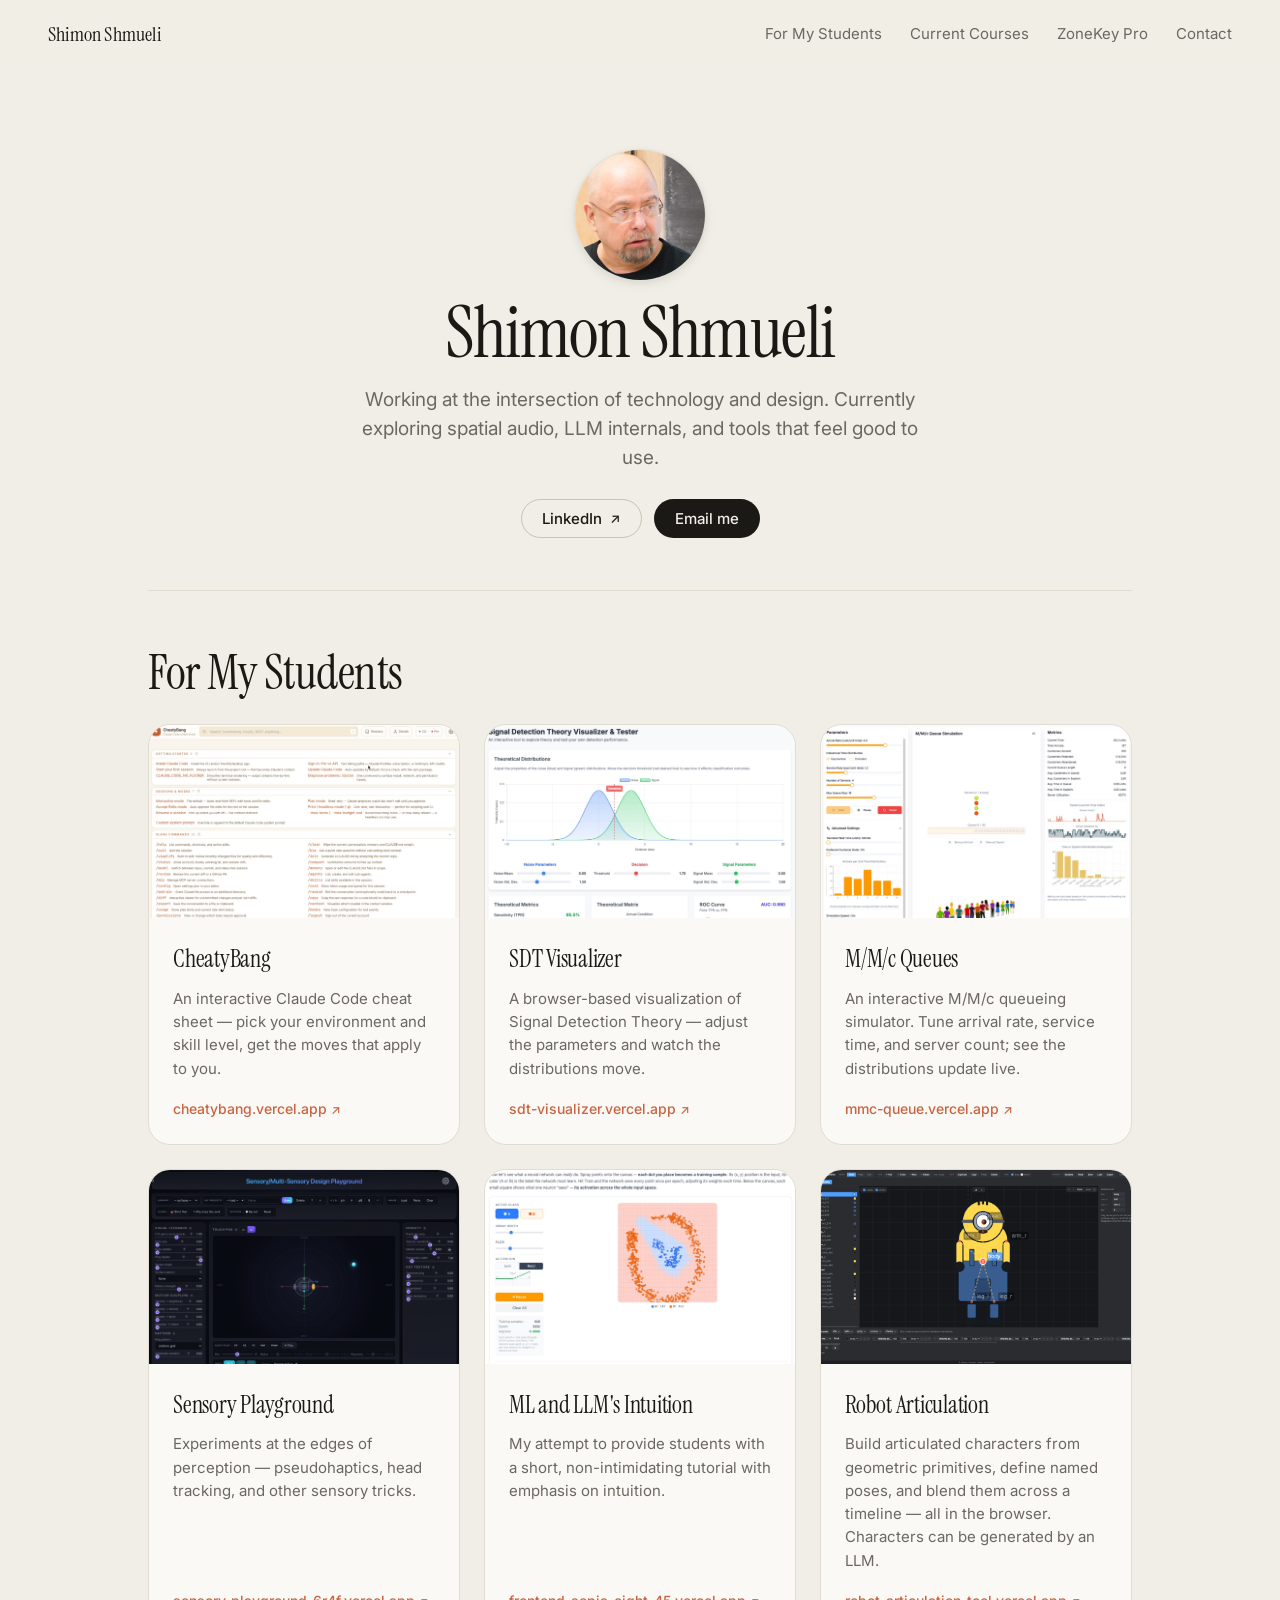
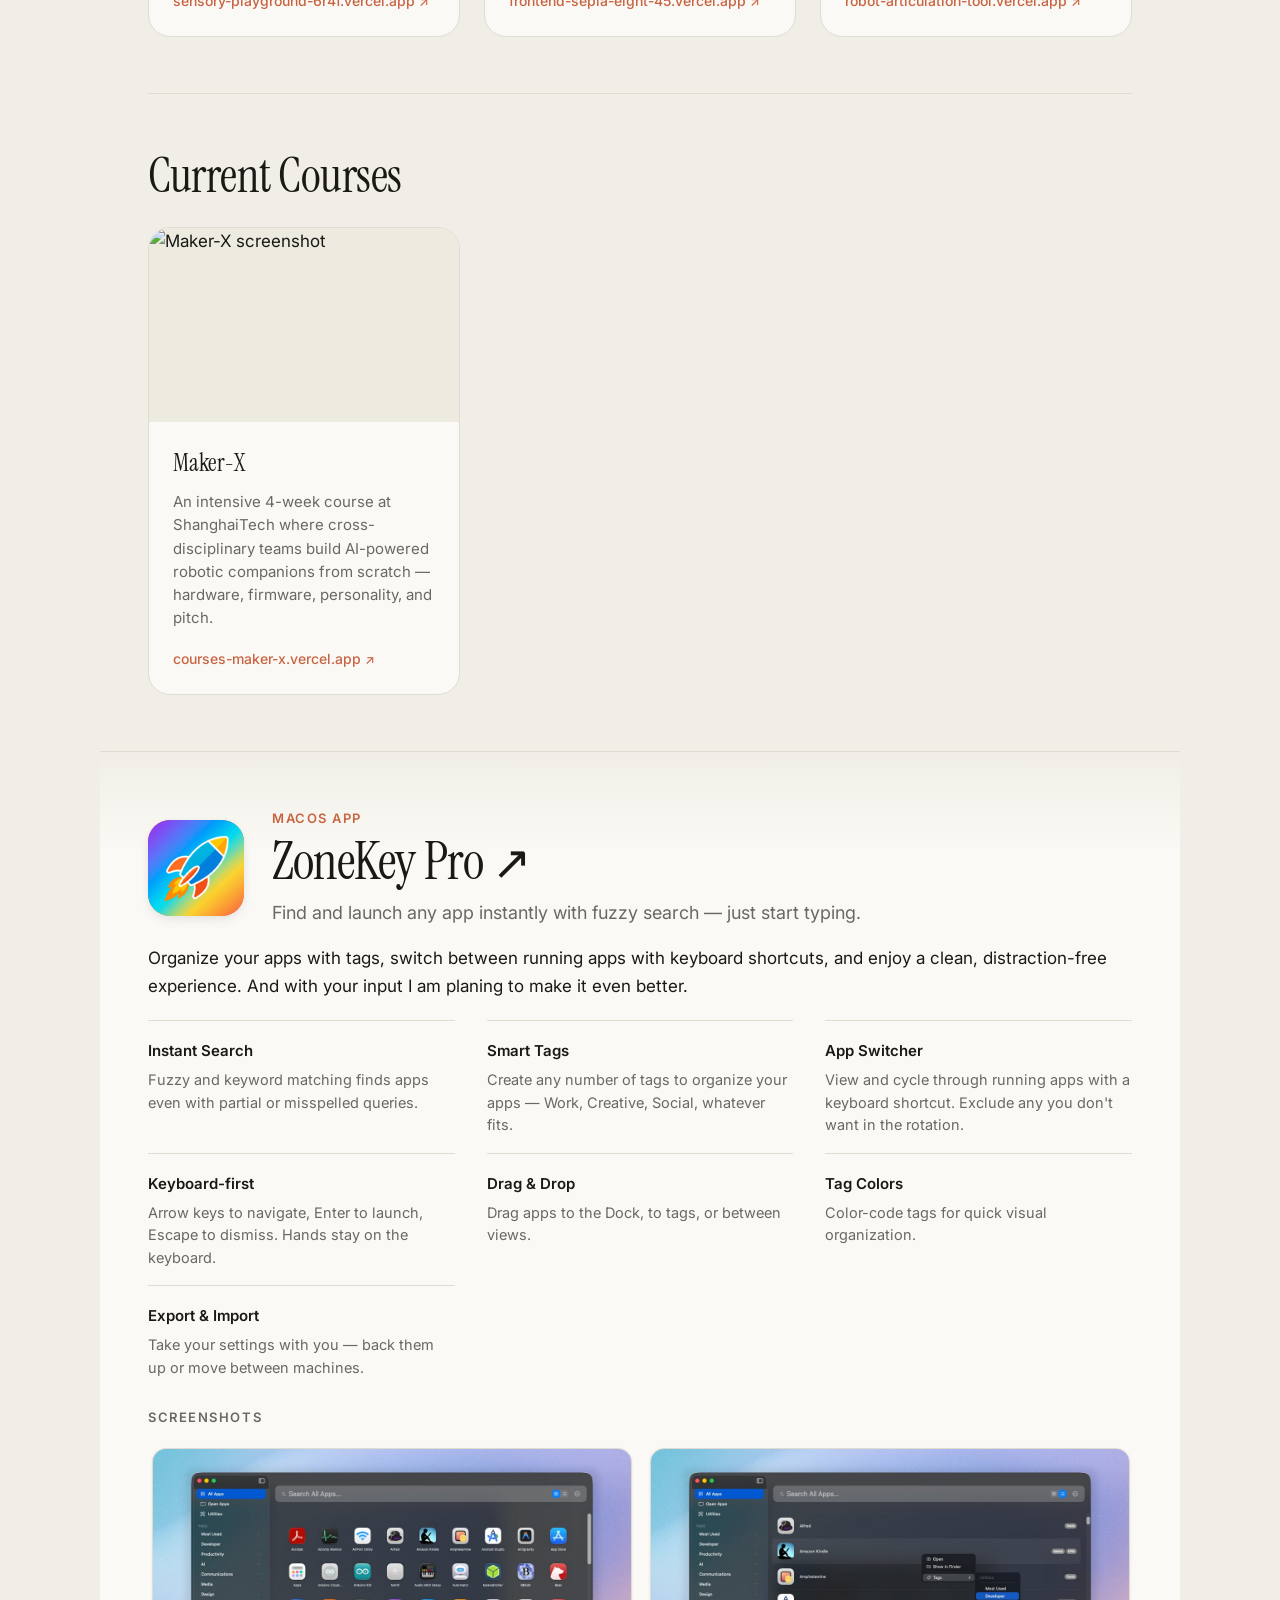
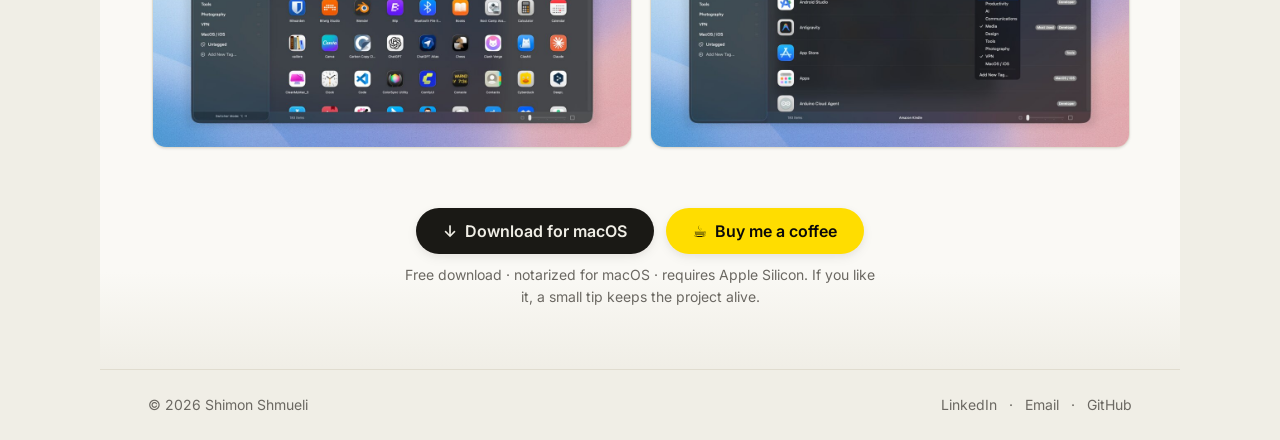
==== index.html @ 3c0f74f0 "Add Current Courses section with Maker-X card" ====
<!-- © Shimon Shmueli -->
<!DOCTYPE html>
<html lang="en">
<head>
  <meta charset="UTF-8" />
  <meta name="viewport" content="width=device-width, initial-scale=1.0" />
  <title>Shimon Shmueli</title>
  <meta name="description" content="Working at the intersection of technology and design. Spatial audio, LLM internals, and tools that feel good to use." />
  <meta name="theme-color" content="#F0EEE6" />
  <link rel="icon" type="image/png" sizes="32x32" href="assets/favicon-32.png" />
  <link rel="icon" type="image/png" sizes="16x16" href="assets/favicon-16.png" />
  <link rel="apple-touch-icon" href="assets/apple-touch-icon.png" />
  <meta property="og:title" content="Shimon Shmueli" />
  <meta property="og:description" content="Working at the intersection of technology and design. Spatial audio, LLM internals, and tools that feel good to use." />
  <meta property="og:type" content="website" />
  <meta property="og:url" content="https://shimonshmueli.github.io/" />
  <meta property="og:image" content="https://shimonshmueli.github.io/assets/og-image.jpg" />
  <meta property="og:image:width" content="1200" />
  <meta property="og:image:height" content="630" />
  <meta name="twitter:card" content="summary_large_image" />
  <meta name="twitter:title" content="Shimon Shmueli" />
  <meta name="twitter:description" content="Working at the intersection of technology and design." />
  <meta name="twitter:image" content="https://shimonshmueli.github.io/assets/og-image.jpg" />
  <link rel="preconnect" href="https://fonts.googleapis.com">
  <link rel="preconnect" href="https://fonts.gstatic.com" crossorigin>
  <link href="https://fonts.googleapis.com/css2?family=Inter:wght@400;500;600;700&family=Instrument+Serif:ital@0;1&display=swap" rel="stylesheet">
  <link rel="stylesheet" href="styles.css">
</head>
<body>
  <header class="site-header">
    <a href="#" class="brand">Shimon Shmueli</a>
    <nav class="site-nav">
      <a href="#projects">For My Students</a>
      <a href="#courses">Current Courses</a>
      <a href="#zonekey">ZoneKey&nbsp;Pro</a>
      <a href="#" data-open-email>Contact</a>
    </nav>
  </header>

  <main>
    <section class="hero">
      <div class="profile-avatar" aria-hidden="true">
        <img src="assets/profile.jpg" alt="" onerror="this.style.display='none'; this.parentElement.classList.add('no-image');">
        <span class="initials">SS</span>
      </div>
      <h1 class="hero-name">Shimon Shmueli</h1>
      <p class="hero-bio">
        Working at the intersection of technology and design. Currently exploring spatial audio, LLM internals, and tools that feel good to use.
      </p>
      <div class="hero-actions">
        <a href="https://www.linkedin.com/in/shimonshmueli/" target="_blank" rel="noopener" class="btn btn-secondary">
          LinkedIn <span class="arrow">↗</span>
        </a>
        <button type="button" class="btn btn-primary" data-open-email>Email me</button>
      </div>
    </section>

    <section id="projects" class="section">
      <div class="section-head">
        <h2 class="section-title">For My Students</h2>
      </div>

      <div class="projects-grid">
        <a class="project-card" href="https://cheatybang.vercel.app" target="_blank" rel="noopener">
          <div class="project-shot">
            <img loading="lazy" alt="CheatyBang screenshot"
              src="assets/projects/cheatybang.jpg"
              onerror="this.onerror=null; this.src='https://api.microlink.io/?url=https%3A%2F%2Fcheatybang.vercel.app&screenshot=true&meta=false&embed=screenshot.url';">
          </div>
          <div class="project-meta">
            <h3>CheatyBang</h3>
            <p>An interactive Claude Code cheat sheet — pick your environment and skill level, get the moves that apply to you.</p>
            <span class="project-link">cheatybang.vercel.app <span class="arrow">↗</span></span>
          </div>
        </a>

        <a class="project-card" href="https://sdt-visualizer.vercel.app" target="_blank" rel="noopener">
          <div class="project-shot">
            <img loading="lazy" alt="SDT Visualizer screenshot"
              src="assets/projects/sdt-visualizer.jpg"
              onerror="this.onerror=null; this.src='https://api.microlink.io/?url=https%3A%2F%2Fsdt-visualizer.vercel.app&screenshot=true&meta=false&embed=screenshot.url';">
          </div>
          <div class="project-meta">
            <h3>SDT Visualizer</h3>
            <p>A browser-based visualization of Signal Detection Theory — adjust the parameters and watch the distributions move.</p>
            <span class="project-link">sdt-visualizer.vercel.app <span class="arrow">↗</span></span>
          </div>
        </a>

        <a class="project-card" href="https://mmc-queue.vercel.app" target="_blank" rel="noopener">
          <div class="project-shot">
            <img loading="lazy" alt="M/M/c Queues screenshot"
              src="assets/projects/mmc-queue.jpg"
              onerror="this.onerror=null; this.src='https://api.microlink.io/?url=https%3A%2F%2Fmmc-queue.vercel.app&screenshot=true&meta=false&embed=screenshot.url';">
          </div>
          <div class="project-meta">
            <h3>M/M/c Queues</h3>
            <p>An interactive M/M/c queueing simulator. Tune arrival rate, service time, and server count; see the distributions update live.</p>
            <span class="project-link">mmc-queue.vercel.app <span class="arrow">↗</span></span>
          </div>
        </a>

        <a class="project-card" href="https://sensory-playground-6r4f.vercel.app" target="_blank" rel="noopener">
          <div class="project-shot">
            <img loading="lazy" alt="Sensory Playground screenshot"
              src="assets/projects/sensory-playground.jpg"
              onerror="this.onerror=null; this.src='https://api.microlink.io/?url=https%3A%2F%2Fsensory-playground-6r4f.vercel.app&screenshot=true&meta=false&embed=screenshot.url';">
          </div>
          <div class="project-meta">
            <h3>Sensory Playground</h3>
            <p>Experiments at the edges of perception — pseudohaptics, head tracking, and other sensory tricks.</p>
            <span class="project-link">sensory-playground-6r4f.vercel.app <span class="arrow">↗</span></span>
          </div>
        </a>

        <a class="project-card" href="https://frontend-sepia-eight-45.vercel.app" target="_blank" rel="noopener">
          <div class="project-shot">
            <img loading="lazy" alt="ML and LLM's Intuition screenshot"
              src="assets/projects/ml-llm-intuition.jpg"
              onerror="this.onerror=null; this.src='https://api.microlink.io/?url=https%3A%2F%2Ffrontend-sepia-eight-45.vercel.app&screenshot=true&meta=false&embed=screenshot.url';">
          </div>
          <div class="project-meta">
            <h3>ML and LLM's Intuition</h3>
            <p>My attempt to provide students with a short, non-intimidating tutorial with emphasis on intuition.</p>
            <span class="project-link">frontend-sepia-eight-45.vercel.app <span class="arrow">↗</span></span>
          </div>
        </a>

        <a class="project-card" href="https://robot-articulation-tool.vercel.app/" target="_blank" rel="noopener">
          <div class="project-shot">
            <img loading="lazy" alt="Robot Articulation screenshot"
              src="assets/projects/robot-articulation.jpg"
              onerror="this.onerror=null; this.src='https://api.microlink.io/?url=https%3A%2F%2Frobot-articulation-tool.vercel.app&screenshot=true&meta=false&embed=screenshot.url';">
          </div>
          <div class="project-meta">
            <h3>Robot Articulation</h3>
            <p>Build articulated characters from geometric primitives, define named poses, and blend them across a timeline — all in the browser. Characters can be generated by an LLM.</p>
            <span class="project-link">robot-articulation-tool.vercel.app <span class="arrow">↗</span></span>
          </div>
        </a>
      </div>
    </section>

    <section id="courses" class="section">
      <div class="section-head">
        <h2 class="section-title">Current Courses</h2>
      </div>

      <div class="projects-grid">
        <a class="project-card" href="https://courses-maker-x.vercel.app/" target="_blank" rel="noopener">
          <div class="project-shot">
            <img loading="lazy" alt="Maker-X screenshot"
              src="assets/projects/maker-x.jpg"
              onerror="this.onerror=null; this.src='https://api.microlink.io/?url=https%3A%2F%2Fcourses-maker-x.vercel.app%2F&screenshot=true&meta=false&embed=screenshot.url';">
          </div>
          <div class="project-meta">
            <h3>Maker-X</h3>
            <p>An intensive 4-week course at ShanghaiTech where cross-disciplinary teams build AI-powered robotic companions from scratch — hardware, firmware, personality, and pitch.</p>
            <span class="project-link">courses-maker-x.vercel.app <span class="arrow">↗</span></span>
          </div>
        </a>
      </div>
    </section>

    <section id="zonekey" class="section section-zonekey">
      <div class="zonekey-header">
        <div class="app-icon">
          <img src="assets/zonekey/icon.png" alt="" onerror="this.style.display='none'; this.parentElement.classList.add('no-image');">
          <span class="app-icon-fallback">ZK</span>
        </div>
        <div class="zonekey-titles">
          <p class="eyebrow">macOS app</p>
          <h2><a href="zonekey/">ZoneKey Pro <span class="arrow">↗</span></a></h2>
          <p class="zonekey-tagline">Find and launch any app instantly with fuzzy search — just start typing.</p>
        </div>
      </div>

      <p class="zonekey-desc">
        Organize your apps with tags, switch between running apps with keyboard shortcuts, and enjoy a clean, distraction-free experience. And with your input I am planing to make it even better.
      </p>

      <ul class="features-grid">
        <li>
          <h4>Instant Search</h4>
          <p>Fuzzy and keyword matching finds apps even with partial or misspelled queries.</p>
        </li>
        <li>
          <h4>Smart Tags</h4>
          <p>Create any number of tags to organize your apps — Work, Creative, Social, whatever fits.</p>
        </li>
        <li>
          <h4>App Switcher</h4>
          <p>View and cycle through running apps with a keyboard shortcut. Exclude any you don't want in the rotation.</p>
        </li>
        <li>
          <h4>Keyboard-first</h4>
          <p>Arrow keys to navigate, Enter to launch, Escape to dismiss. Hands stay on the keyboard.</p>
        </li>
        <li>
          <h4>Drag &amp; Drop</h4>
          <p>Drag apps to the Dock, to tags, or between views.</p>
        </li>
        <li>
          <h4>Tag Colors</h4>
          <p>Color-code tags for quick visual organization.</p>
        </li>
        <li>
          <h4>Export &amp; Import</h4>
          <p>Take your settings with you — back them up or move between machines.</p>
        </li>
      </ul>

      <div class="screenshots-wrap">
        <p class="screenshots-label">Screenshots</p>
        <div class="screenshots" role="region" aria-label="ZoneKey Pro screenshots">
          <figure class="shot"><img src="assets/zonekey/screenshot-1.jpg" alt="ZoneKey Pro screenshot 1" onerror="this.parentElement.classList.add('placeholder');"><figcaption>Drop screenshot-1.png</figcaption></figure>
          <figure class="shot"><img src="assets/zonekey/screenshot-2.jpg" alt="ZoneKey Pro screenshot 2" onerror="this.parentElement.classList.add('placeholder');"><figcaption>Drop screenshot-2.png</figcaption></figure>
          <figure class="shot"><img src="assets/zonekey/screenshot-3.jpg" alt="ZoneKey Pro screenshot 3" onerror="this.parentElement.classList.add('placeholder');"><figcaption>Drop screenshot-3.png</figcaption></figure>
          <figure class="shot"><img src="assets/zonekey/screenshot-4.jpg" alt="ZoneKey Pro screenshot 4" onerror="this.parentElement.classList.add('placeholder');"><figcaption>Drop screenshot-4.png</figcaption></figure>
          <figure class="shot"><img src="assets/zonekey/screenshot-5.jpg" alt="ZoneKey Pro screenshot 5" onerror="this.parentElement.classList.add('placeholder');"><figcaption>Drop screenshot-5.png</figcaption></figure>
          <figure class="shot"><img src="assets/zonekey/screenshot-6.jpg" alt="ZoneKey Pro screenshot 6" onerror="this.parentElement.classList.add('placeholder');"><figcaption>Drop screenshot-6.png</figcaption></figure>
        </div>
      </div>

      <div class="zonekey-cta">
        <div class="zonekey-cta-buttons">
          <a href="https://github.com/shimonshmueli/shimonshmueli.github.io/releases/latest/download/ZoneKey_Pro_v1.0_b6.dmg" class="btn btn-download">
            <span aria-hidden="true">↓</span> Download for macOS
          </a>
          <a href="https://buymeacoffee.com/redshiftinnovations" target="_blank" rel="noopener" class="btn btn-coffee">
            <span aria-hidden="true">☕</span> Buy me a coffee
          </a>
        </div>
        <p class="cta-note">Free download · notarized for macOS · requires Apple Silicon. If you like it, a small tip keeps the project alive.</p>
      </div>
    </section>
  </main>

  <footer class="site-footer">
    <p>© <span id="year"></span> Shimon Shmueli</p>
    <p class="footer-links">
      <a href="https://www.linkedin.com/in/shimonshmueli/" target="_blank" rel="noopener">LinkedIn</a>
      <span aria-hidden="true">·</span>
      <a href="#" data-open-email>Email</a>
      <span aria-hidden="true">·</span>
      <a href="https://github.com/shimonshmueli" target="_blank" rel="noopener">GitHub</a>
    </p>
  </footer>

  <div class="lightbox" id="lightbox" aria-hidden="true" role="dialog" aria-label="Screenshot viewer">
    <button type="button" class="lightbox-close" data-lightbox-close aria-label="Close">×</button>
    <button type="button" class="lightbox-prev" data-lightbox-prev aria-label="Previous">‹</button>
    <button type="button" class="lightbox-next" data-lightbox-next aria-label="Next">›</button>
    <img class="lightbox-img" alt="">
    <div class="lightbox-counter" aria-hidden="true"></div>
  </div>

  <div class="modal" id="email-modal" aria-hidden="true">
    <div class="modal-backdrop" data-close></div>
    <div class="modal-panel" role="dialog" aria-modal="true" aria-labelledby="email-modal-title">
      <button type="button" class="modal-close" data-close aria-label="Close">×</button>
      <h3 id="email-modal-title">Send me a message</h3>
      <p class="modal-sub">I'll get back to you at the email you provide.</p>
      <form id="email-form" novalidate>
        <input type="hidden" name="access_key" value="10fc73ac-4e58-4cb1-9fbd-46b73f50e6c3">
        <input type="hidden" name="from_name" value="shimonshmueli.github.io">
        <input type="hidden" name="subject" value="New message from your website">
        <input type="checkbox" name="botcheck" class="hp" tabindex="-1" autocomplete="off">

        <label class="field">
          <span>Your name</span>
          <input type="text" name="name" required autocomplete="name">
        </label>
        <label class="field">
          <span>Your email</span>
          <input type="email" name="email" required autocomplete="email">
        </label>
        <label class="field">
          <span>Message</span>
          <textarea name="message" rows="5" required></textarea>
        </label>
        <div class="form-actions">
          <button type="button" class="btn btn-secondary" data-close>Cancel</button>
          <button type="submit" class="btn btn-primary">Send</button>
        </div>
        <p class="form-status" aria-live="polite"></p>
      </form>
    </div>
  </div>

  <script src="script.js"></script>
</body>
</html>
---- styles.css ----
/* © Shimon Shmueli */

:root {
  --bg: #F0EEE6;
  --surface: #FAF9F5;
  --surface-2: #EDEAE0;
  --border: #E0DCCF;
  --border-strong: #C9C3B0;
  --text: #1A1915;
  --text-muted: #6B6862;
  --accent: #C96442;
  --accent-hover: #B5573A;
  --accent-soft: #F4DCD2;
  --coffee: #FFDD00;
  --coffee-text: #0A0A0A;

  --radius: 14px;
  --radius-lg: 22px;
  --shadow-sm: 0 1px 2px rgba(26, 25, 21, 0.04), 0 1px 3px rgba(26, 25, 21, 0.06);
  --shadow-md: 0 4px 12px rgba(26, 25, 21, 0.06), 0 2px 6px rgba(26, 25, 21, 0.04);
  --shadow-lg: 0 12px 32px rgba(26, 25, 21, 0.10), 0 4px 12px rgba(26, 25, 21, 0.06);

  --font-serif: 'Instrument Serif', Georgia, 'Times New Roman', serif;
  --font-sans: 'Inter', -apple-system, BlinkMacSystemFont, 'Segoe UI', system-ui, sans-serif;

  --max-w: 1080px;
  --gutter: clamp(20px, 4vw, 48px);
}

* { box-sizing: border-box; }

html { scroll-behavior: smooth; -webkit-text-size-adjust: 100%; }

body {
  margin: 0;
  background: var(--bg);
  color: var(--text);
  font-family: var(--font-sans);
  font-size: 17px;
  line-height: 1.6;
  -webkit-font-smoothing: antialiased;
  -moz-osx-font-smoothing: grayscale;
}

img { display: block; max-width: 100%; height: auto; }

a { color: inherit; text-decoration: none; }
a:focus-visible, button:focus-visible { outline: 2px solid var(--accent); outline-offset: 3px; border-radius: 6px; }

/* ---------- Header ---------- */
.site-header {
  position: sticky;
  top: 0;
  z-index: 50;
  display: flex;
  justify-content: space-between;
  align-items: center;
  padding: 18px var(--gutter);
  background: rgba(240, 238, 230, 0.85);
  backdrop-filter: saturate(180%) blur(12px);
  -webkit-backdrop-filter: saturate(180%) blur(12px);
  border-bottom: 1px solid transparent;
  transition: border-color 0.2s ease;
}
.site-header.is-scrolled { border-bottom-color: var(--border); }

.brand {
  font-family: var(--font-serif);
  font-size: 20px;
  letter-spacing: 0.2px;
}
.site-nav { display: flex; gap: 28px; font-size: 15px; color: var(--text-muted); }
.site-nav a { transition: color 0.15s ease; }
.site-nav a:hover { color: var(--text); }

@media (max-width: 540px) {
  .site-nav { gap: 18px; font-size: 14px; }
  .brand { font-size: 18px; }
}

/* ---------- Layout ---------- */
main { max-width: var(--max-w); margin: 0 auto; padding: 0 var(--gutter); }

.section {
  padding: clamp(32px, 5vw, 56px) 0;
  border-top: 1px solid var(--border);
}

.section-head { margin-bottom: 24px; max-width: 640px; }
.section-title {
  font-family: var(--font-serif);
  font-weight: 400;
  font-size: clamp(34px, 5vw, 48px);
  line-height: 1.1;
  margin: 0 0 12px;
  letter-spacing: -0.01em;
}
.section-lead {
  margin: 0;
  font-size: 17px;
  color: var(--text-muted);
}

/* ---------- Hero ---------- */
.hero {
  padding: clamp(40px, 7vw, 80px) 0 clamp(28px, 5vw, 52px);
  display: flex;
  flex-direction: column;
  align-items: center;
  text-align: center;
  gap: 14px;
}

.profile-avatar {
  width: 132px;
  height: 132px;
  border-radius: 50%;
  background: var(--surface);
  border: 1px solid var(--border);
  overflow: hidden;
  position: relative;
  display: flex;
  align-items: center;
  justify-content: center;
  box-shadow: var(--shadow-md);
}
.profile-avatar img { width: 100%; height: 100%; object-fit: cover; }
.profile-avatar .initials {
  font-family: var(--font-serif);
  font-size: 52px;
  color: var(--text-muted);
  letter-spacing: 1px;
  display: none;
}
.profile-avatar.no-image .initials { display: block; }

.hero-name {
  font-family: var(--font-serif);
  font-weight: 400;
  font-size: clamp(44px, 7vw, 72px);
  line-height: 1.05;
  letter-spacing: -0.02em;
  margin: 0;
}
.hero-bio {
  max-width: 560px;
  font-size: clamp(17px, 1.6vw, 19px);
  color: var(--text-muted);
  margin: 0;
  line-height: 1.55;
}

.hero-actions {
  display: flex;
  gap: 12px;
  margin-top: 12px;
  flex-wrap: wrap;
  justify-content: center;
}

/* ---------- Buttons ---------- */
.btn {
  display: inline-flex;
  align-items: center;
  gap: 8px;
  padding: 11px 20px;
  border-radius: 999px;
  font-family: var(--font-sans);
  font-size: 15px;
  font-weight: 500;
  border: 1px solid transparent;
  cursor: pointer;
  transition: background 0.15s ease, border-color 0.15s ease, color 0.15s ease, transform 0.1s ease;
  text-decoration: none;
  line-height: 1;
}
.btn:active { transform: translateY(1px); }

.btn-primary {
  background: var(--text);
  color: var(--bg);
}
.btn-primary:hover { background: #2c2a25; }

.btn-secondary {
  background: transparent;
  color: var(--text);
  border-color: var(--border-strong);
}
.btn-secondary:hover { background: var(--surface); border-color: var(--text); }

.btn-coffee {
  background: var(--coffee);
  color: var(--coffee-text);
  font-weight: 600;
  padding: 14px 26px;
  font-size: 16px;
  box-shadow: var(--shadow-md);
}
.btn-coffee:hover { background: #FFE633; }

.arrow { font-size: 0.9em; transition: transform 0.15s ease; display: inline-block; }
.btn:hover .arrow,
.project-card:hover .arrow { transform: translate(2px, -2px); }

/* ---------- Projects ---------- */
.projects-grid {
  display: grid;
  grid-template-columns: repeat(auto-fill, minmax(300px, 1fr));
  gap: 24px;
}

.project-card {
  display: flex;
  flex-direction: column;
  background: var(--surface);
  border: 1px solid var(--border);
  border-radius: var(--radius-lg);
  overflow: hidden;
  transition: transform 0.18s ease, box-shadow 0.18s ease, border-color 0.18s ease;
}
.project-card:hover {
  transform: translateY(-3px);
  box-shadow: var(--shadow-lg);
  border-color: var(--border-strong);
}

.project-shot {
  aspect-ratio: 16 / 10;
  background: var(--surface-2);
  overflow: hidden;
  position: relative;
}
.project-shot img {
  width: 100%;
  height: 100%;
  object-fit: cover;
  object-position: top;
  transition: transform 0.4s ease;
}
.project-card:hover .project-shot img { transform: scale(1.02); }

.project-meta { padding: 22px 24px 24px; display: flex; flex-direction: column; gap: 8px; flex: 1; }
.project-meta h3 {
  font-family: var(--font-serif);
  font-weight: 400;
  font-size: 24px;
  margin: 0;
  letter-spacing: -0.01em;
}
.project-meta p { margin: 0; color: var(--text-muted); font-size: 15px; line-height: 1.55; flex: 1; }
.project-link {
  margin-top: 10px;
  font-size: 14px;
  color: var(--accent);
  font-weight: 500;
}

/* ---------- ZoneKey ---------- */
.section-zonekey {
  /* slightly distinct background panel */
  background: linear-gradient(180deg, transparent 0%, var(--surface) 8%, var(--surface) 92%, transparent 100%);
  margin: 0 calc(var(--gutter) * -1);
  padding-left: var(--gutter);
  padding-right: var(--gutter);
  border-radius: 0;
}

/* Dedicated /zonekey/ page hero */
.zonekey-page-hero {
  padding: clamp(48px, 8vw, 96px) 0 clamp(32px, 5vw, 56px);
  display: flex;
  flex-direction: column;
  align-items: center;
  text-align: center;
  gap: 14px;
}
.zonekey-page-icon {
  width: 128px;
  height: 128px;
  border-radius: 28px;
  margin-bottom: 4px;
}
.zonekey-page-icon .app-icon-fallback { font-size: 56px; }
.zonekey-page-title {
  font-family: var(--font-serif);
  font-weight: 400;
  font-size: clamp(44px, 7vw, 72px);
  line-height: 1.05;
  letter-spacing: -0.02em;
  margin: 0;
}
.zonekey-page-tagline {
  font-size: clamp(15px, 1.6vw, 19px);
  color: var(--text-muted);
  margin: 0;
  line-height: 1.55;
  white-space: nowrap;
}
@media (max-width: 720px) {
  .zonekey-page-tagline { white-space: normal; font-size: 16px; }
}
.zonekey-page-buttons { margin-top: 14px; }
.zonekey-page-hero .cta-note { margin-top: -2px; }

.zonekey-header {
  display: flex;
  gap: 28px;
  align-items: center;
  margin-bottom: 16px;
  flex-wrap: wrap;
}

.app-icon {
  width: 96px;
  height: 96px;
  border-radius: 22px;
  background: linear-gradient(135deg, var(--accent) 0%, #E58067 100%);
  display: flex;
  align-items: center;
  justify-content: center;
  box-shadow: var(--shadow-md);
  flex-shrink: 0;
  position: relative;
  overflow: hidden;
}
.app-icon img { width: 100%; height: 100%; object-fit: cover; }
.app-icon-fallback {
  font-family: var(--font-serif);
  font-size: 42px;
  color: white;
  font-weight: 400;
  letter-spacing: 1px;
  display: none;
}
.app-icon.no-image .app-icon-fallback { display: block; }

.zonekey-titles { flex: 1; min-width: 240px; }
.eyebrow {
  font-size: 13px;
  text-transform: uppercase;
  letter-spacing: 0.12em;
  color: var(--accent);
  margin: 0 0 6px;
  font-weight: 600;
}
.zonekey-titles h2 {
  font-family: var(--font-serif);
  font-weight: 400;
  font-size: clamp(36px, 5vw, 52px);
  line-height: 1.05;
  margin: 0 0 10px;
  letter-spacing: -0.015em;
}
.zonekey-tagline {
  font-size: 18px;
  color: var(--text-muted);
  margin: 0;
}

.zonekey-desc {
  margin: 0 0 20px;
  font-size: 17px;
  color: var(--text);
  line-height: 1.65;
}

.features-grid {
  list-style: none;
  margin: 0 0 28px;
  padding: 0;
  display: grid;
  grid-template-columns: repeat(auto-fill, minmax(240px, 1fr));
  gap: 16px 32px;
}
.features-grid li {
  border-top: 1px solid var(--border);
  padding-top: 18px;
}
.features-grid h4 {
  font-family: var(--font-sans);
  font-size: 15px;
  font-weight: 600;
  margin: 0 0 6px;
  color: var(--text);
}
.features-grid p {
  margin: 0;
  font-size: 14.5px;
  color: var(--text-muted);
  line-height: 1.55;
}

/* Screenshots gallery */
.screenshots-wrap { margin-bottom: 24px; }
.screenshots-label {
  font-size: 13px;
  text-transform: uppercase;
  letter-spacing: 0.12em;
  color: var(--text-muted);
  margin: 0 0 16px;
  font-weight: 600;
}
.screenshots {
  display: flex;
  gap: 18px;
  overflow-x: auto;
  scroll-snap-type: x mandatory;
  scroll-padding-left: 4px;
  padding: 4px 4px 20px;
  scrollbar-width: thin;
  scrollbar-color: var(--border-strong) transparent;
}
.screenshots::-webkit-scrollbar { height: 8px; }
.screenshots::-webkit-scrollbar-thumb { background: var(--border-strong); border-radius: 4px; }
.screenshots::-webkit-scrollbar-track { background: transparent; }

.shot {
  margin: 0;
  flex: 0 0 auto;
  width: min(78vw, 480px);
  aspect-ratio: 16 / 10;
  background: var(--bg);
  border: 1px solid var(--border);
  border-radius: var(--radius);
  overflow: hidden;
  scroll-snap-align: start;
  position: relative;
  box-shadow: var(--shadow-sm);
  cursor: pointer;
  transition: transform 0.18s ease, box-shadow 0.18s ease;
}
.shot:not(.placeholder):hover { transform: translateY(-2px); box-shadow: var(--shadow-md); }
.shot.placeholder { cursor: default; }
.shot img { width: 100%; height: 100%; object-fit: cover; cursor: inherit; }
.shot figcaption {
  position: absolute;
  inset: 0;
  display: flex;
  align-items: center;
  justify-content: center;
  color: var(--text-muted);
  font-size: 13px;
  font-family: 'SF Mono', Menlo, monospace;
  background: var(--surface-2);
  opacity: 0;
  pointer-events: none;
}
.shot.placeholder figcaption { opacity: 1; }
.shot.placeholder img { display: none; }

.zonekey-cta {
  display: flex;
  flex-direction: column;
  align-items: center;
  gap: 10px;
  padding: 16px 0 4px;
  text-align: center;
}
.zonekey-cta-buttons {
  display: flex;
  gap: 12px;
  flex-wrap: wrap;
  justify-content: center;
}
.btn-download {
  background: var(--text);
  color: var(--bg);
  padding: 14px 26px;
  font-size: 16px;
  font-weight: 600;
  box-shadow: var(--shadow-md);
}
.btn-download:hover { background: #2c2a25; }
.cta-note { color: var(--text-muted); font-size: 14px; margin: 0; max-width: 480px; }

/* ---------- Footer ---------- */
.site-footer {
  border-top: 1px solid var(--border);
  padding: 24px var(--gutter);
  display: flex;
  justify-content: space-between;
  align-items: center;
  flex-wrap: wrap;
  gap: 12px;
  color: var(--text-muted);
  font-size: 14px;
  max-width: var(--max-w);
  margin: 0 auto;
}
.site-footer p { margin: 0; }
.footer-links { display: flex; gap: 12px; align-items: center; }
.footer-links a:hover { color: var(--text); }

/* ---------- Modal ---------- */
.modal {
  position: fixed;
  inset: 0;
  z-index: 100;
  display: flex;
  align-items: center;
  justify-content: center;
  padding: 24px;
  opacity: 0;
  visibility: hidden;
  transition: opacity 0.2s ease, visibility 0.2s ease;
}
.modal.is-open { opacity: 1; visibility: visible; }

.modal-backdrop {
  position: absolute;
  inset: 0;
  background: rgba(20, 19, 16, 0.45);
  backdrop-filter: blur(4px);
  -webkit-backdrop-filter: blur(4px);
}

.modal-panel {
  position: relative;
  background: var(--surface);
  border: 1px solid var(--border);
  border-radius: var(--radius-lg);
  padding: 36px 32px 28px;
  width: 100%;
  max-width: 480px;
  box-shadow: var(--shadow-lg);
  transform: translateY(8px) scale(0.99);
  transition: transform 0.22s cubic-bezier(0.2, 0.8, 0.2, 1);
}
.modal.is-open .modal-panel { transform: translateY(0) scale(1); }

.modal-close {
  position: absolute;
  top: 12px;
  right: 14px;
  width: 32px;
  height: 32px;
  border-radius: 50%;
  border: none;
  background: transparent;
  color: var(--text-muted);
  font-size: 22px;
  cursor: pointer;
  display: flex;
  align-items: center;
  justify-content: center;
  transition: background 0.15s ease, color 0.15s ease;
}
.modal-close:hover { background: var(--surface-2); color: var(--text); }

.modal-panel h3 {
  font-family: var(--font-serif);
  font-weight: 400;
  font-size: 28px;
  letter-spacing: -0.01em;
  margin: 0 0 6px;
}
.modal-sub { color: var(--text-muted); font-size: 14.5px; margin: 0 0 22px; }

.field { display: block; margin-bottom: 16px; }
.field span {
  display: block;
  font-size: 13px;
  font-weight: 500;
  color: var(--text-muted);
  margin-bottom: 6px;
}
.field input,
.field textarea {
  width: 100%;
  padding: 11px 14px;
  border: 1px solid var(--border-strong);
  border-radius: 10px;
  background: var(--bg);
  color: var(--text);
  font-family: var(--font-sans);
  font-size: 15px;
  line-height: 1.5;
  transition: border-color 0.15s ease, box-shadow 0.15s ease;
}
.field input:focus,
.field textarea:focus {
  outline: none;
  border-color: var(--accent);
  box-shadow: 0 0 0 3px var(--accent-soft);
}
.field textarea { resize: vertical; min-height: 110px; }

.hp { position: absolute; left: -9999px; opacity: 0; pointer-events: none; }

.form-actions {
  display: flex;
  justify-content: flex-end;
  gap: 10px;
  margin-top: 18px;
}

.form-status { margin: 14px 0 0; font-size: 14px; min-height: 20px; }
.form-status.is-pending { color: var(--text-muted); }
.form-status.is-success { color: #2D7A4F; }
.form-status.is-error { color: #B23A3A; }

/* ---------- Lightbox ---------- */
.lightbox {
  position: fixed;
  inset: 0;
  z-index: 200;
  background: rgba(15, 14, 11, 0.92);
  backdrop-filter: blur(8px);
  -webkit-backdrop-filter: blur(8px);
  display: flex;
  align-items: center;
  justify-content: center;
  padding: 5vh 6vw;
  opacity: 0;
  visibility: hidden;
  transition: opacity 0.2s ease, visibility 0.2s ease;
}
.lightbox.is-open { opacity: 1; visibility: visible; }

.lightbox-img {
  max-width: 100%;
  max-height: 100%;
  object-fit: contain;
  border-radius: 12px;
  box-shadow: 0 30px 80px rgba(0, 0, 0, 0.5);
  transform: scale(0.96);
  transition: transform 0.25s cubic-bezier(0.2, 0.8, 0.2, 1);
}
.lightbox.is-open .lightbox-img { transform: scale(1); }

.lightbox-close,
.lightbox-prev,
.lightbox-next {
  position: absolute;
  background: rgba(255, 255, 255, 0.08);
  border: 1px solid rgba(255, 255, 255, 0.18);
  color: white;
  cursor: pointer;
  width: 44px;
  height: 44px;
  border-radius: 50%;
  display: flex;
  align-items: center;
  justify-content: center;
  font-size: 22px;
  font-family: var(--font-sans);
  line-height: 1;
  padding: 0;
  transition: background 0.15s ease, border-color 0.15s ease;
}
.lightbox-close:hover,
.lightbox-prev:hover,
.lightbox-next:hover {
  background: rgba(255, 255, 255, 0.18);
  border-color: rgba(255, 255, 255, 0.3);
}
.lightbox-close { top: 20px; right: 20px; font-size: 26px; }
.lightbox-prev { left: 20px; top: 50%; transform: translateY(-50%); }
.lightbox-next { right: 20px; top: 50%; transform: translateY(-50%); }

.lightbox-counter {
  position: absolute;
  bottom: 20px;
  left: 50%;
  transform: translateX(-50%);
  color: rgba(255, 255, 255, 0.7);
  font-size: 13px;
  letter-spacing: 0.05em;
  font-family: var(--font-sans);
}

@media (max-width: 640px) {
  .lightbox { padding: 8vh 12px; }
  .lightbox-prev,
  .lightbox-next { width: 38px; height: 38px; font-size: 20px; }
  .lightbox-prev { left: 8px; }
  .lightbox-next { right: 8px; }
  .lightbox-close { top: 12px; right: 12px; }
}

/* ---------- Reduced motion ---------- */
@media (prefers-reduced-motion: reduce) {
  * { transition: none !important; animation: none !important; }
  html { scroll-behavior: auto; }
}

/* ---------- Mobile fine-tuning ---------- */
@media (max-width: 640px) {
  body { font-size: 16px; }
  .hero { padding-top: 60px; }
  .profile-avatar { width: 108px; height: 108px; }
  .profile-avatar .initials { font-size: 42px; }
  .modal-panel { padding: 30px 22px 22px; }
  .form-actions { flex-direction: column-reverse; }
  .form-actions .btn { width: 100%; justify-content: center; }
}
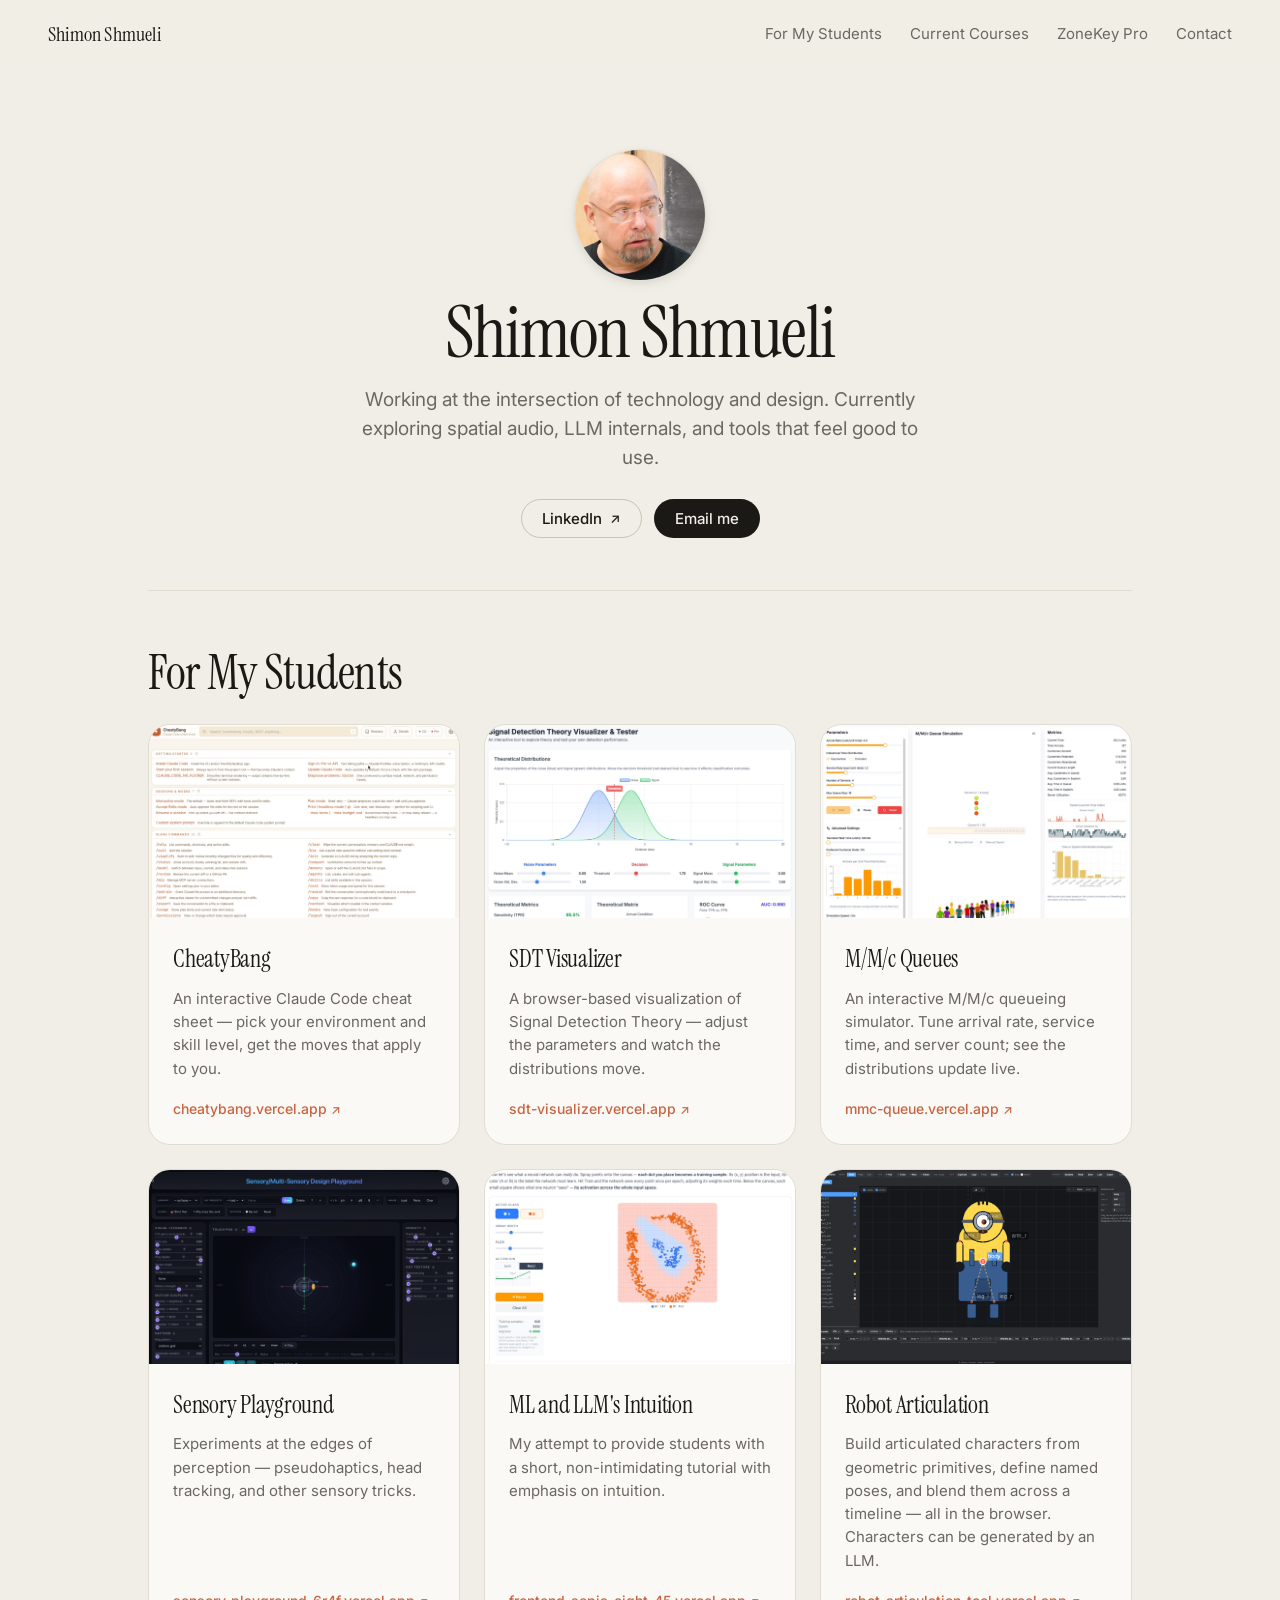
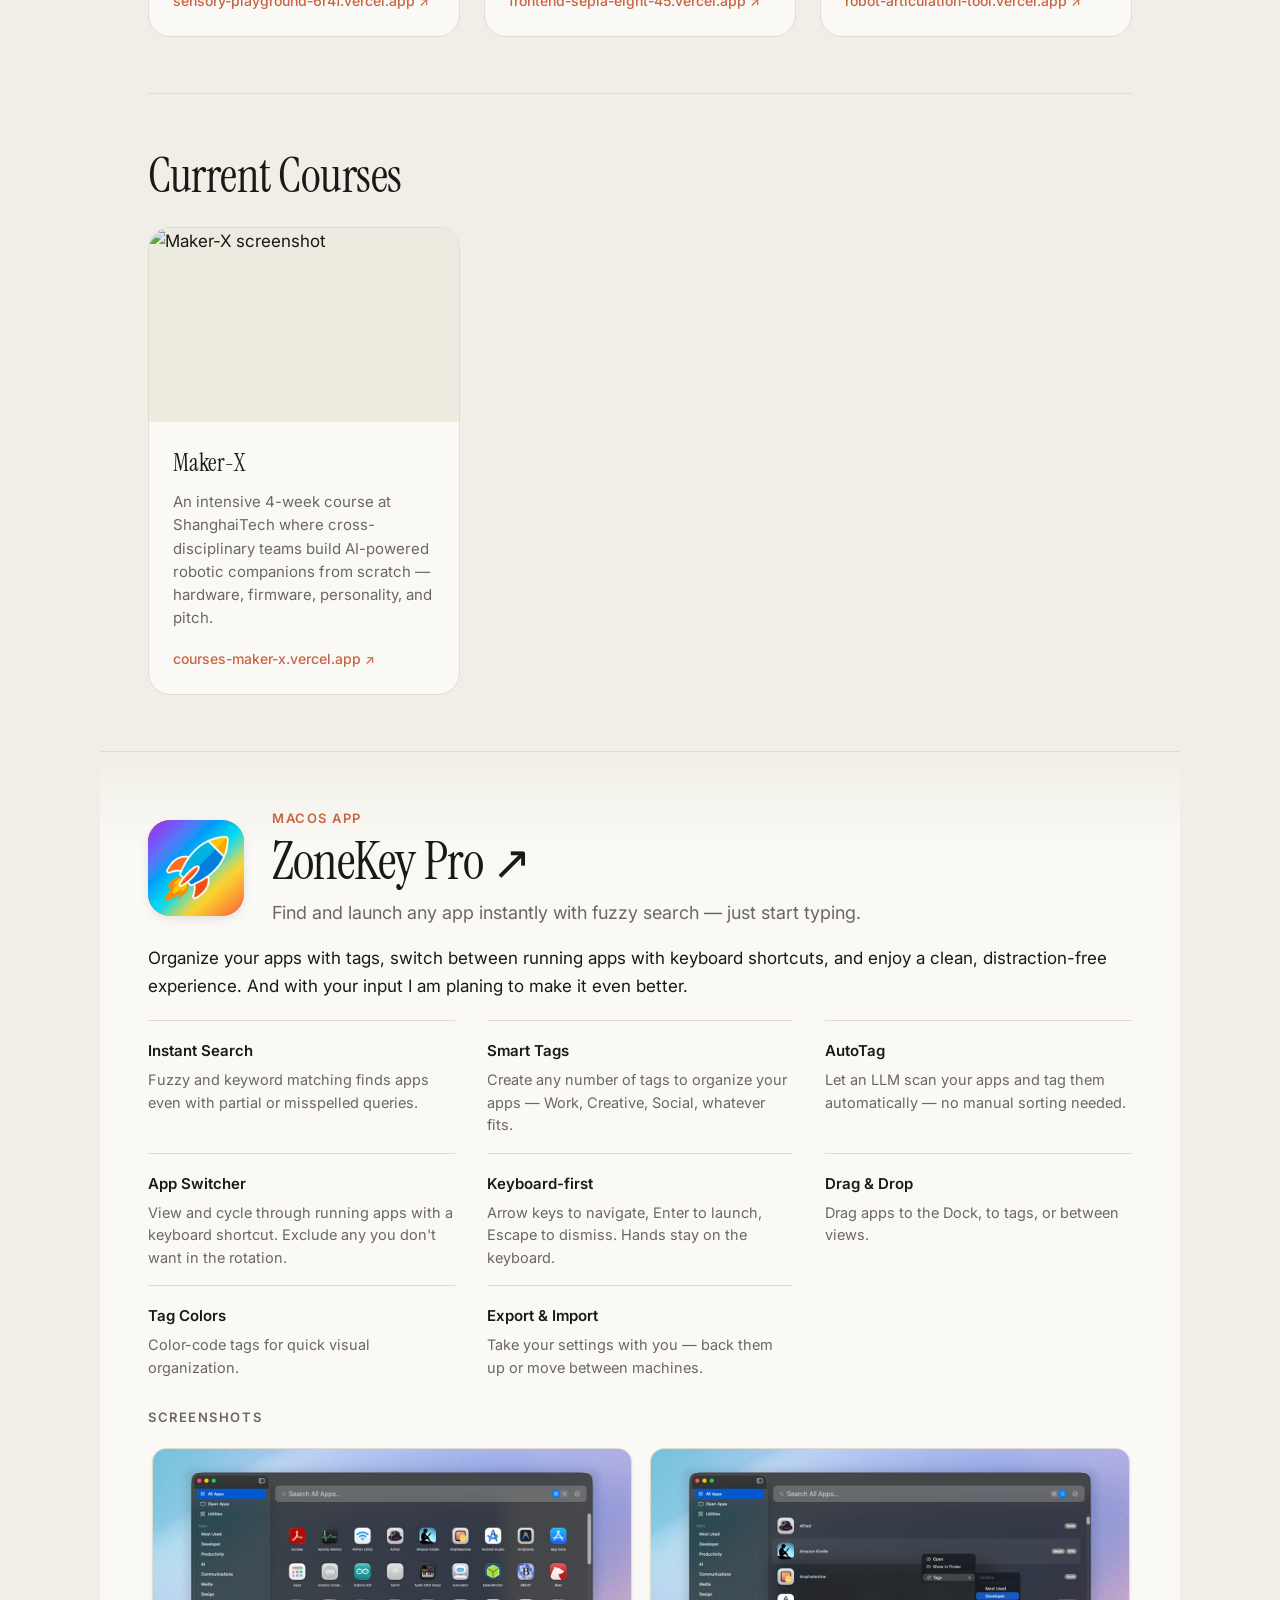
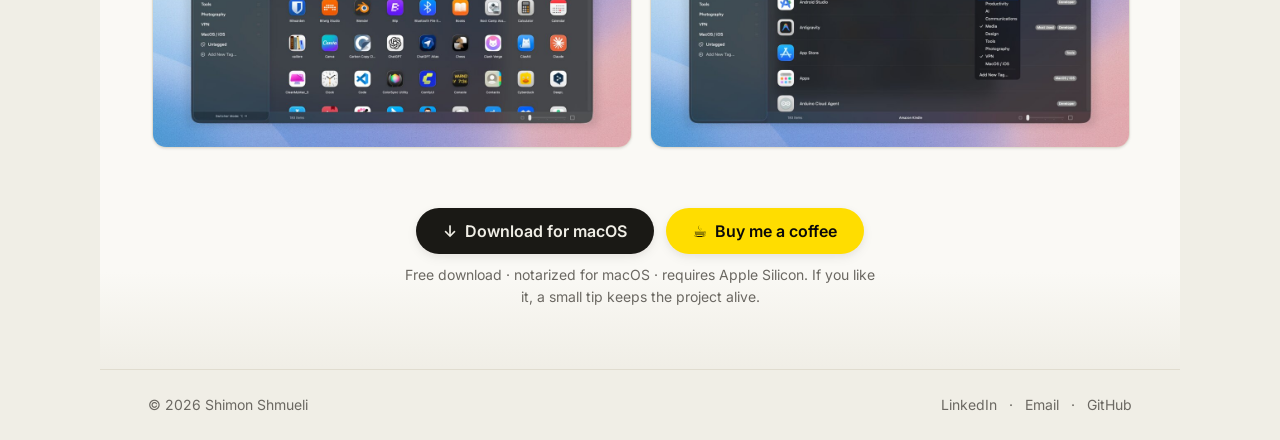
==== commit 0a39a88e: "Add AutoTag feature to ZoneKey section" ====
--- a/index.html
+++ b/index.html
@@ -189,6 +189,10 @@
           <p>Create any number of tags to organize your apps — Work, Creative, Social, whatever fits.</p>
         </li>
         <li>
+          <h4>AutoTag</h4>
+          <p>Let an LLM scan your apps and tag them automatically — no manual sorting needed.</p>
+        </li>
+        <li>
           <h4>App Switcher</h4>
           <p>View and cycle through running apps with a keyboard shortcut. Exclude any you don't want in the rotation.</p>
         </li>
@@ -224,7 +228,7 @@
 
       <div class="zonekey-cta">
         <div class="zonekey-cta-buttons">
-          <a href="https://github.com/shimonshmueli/shimonshmueli.github.io/releases/latest/download/ZoneKey_Pro_v1.0_b6.dmg" class="btn btn-download">
+          <a href="https://github.com/shimonshmueli/shimonshmueli.github.io/releases/latest/download/ZoneKey_Pro_v1.1_b8.dmg" class="btn btn-download">
             <span aria-hidden="true">↓</span> Download for macOS
           </a>
           <a href="https://buymeacoffee.com/redshiftinnovations" target="_blank" rel="noopener" class="btn btn-coffee">
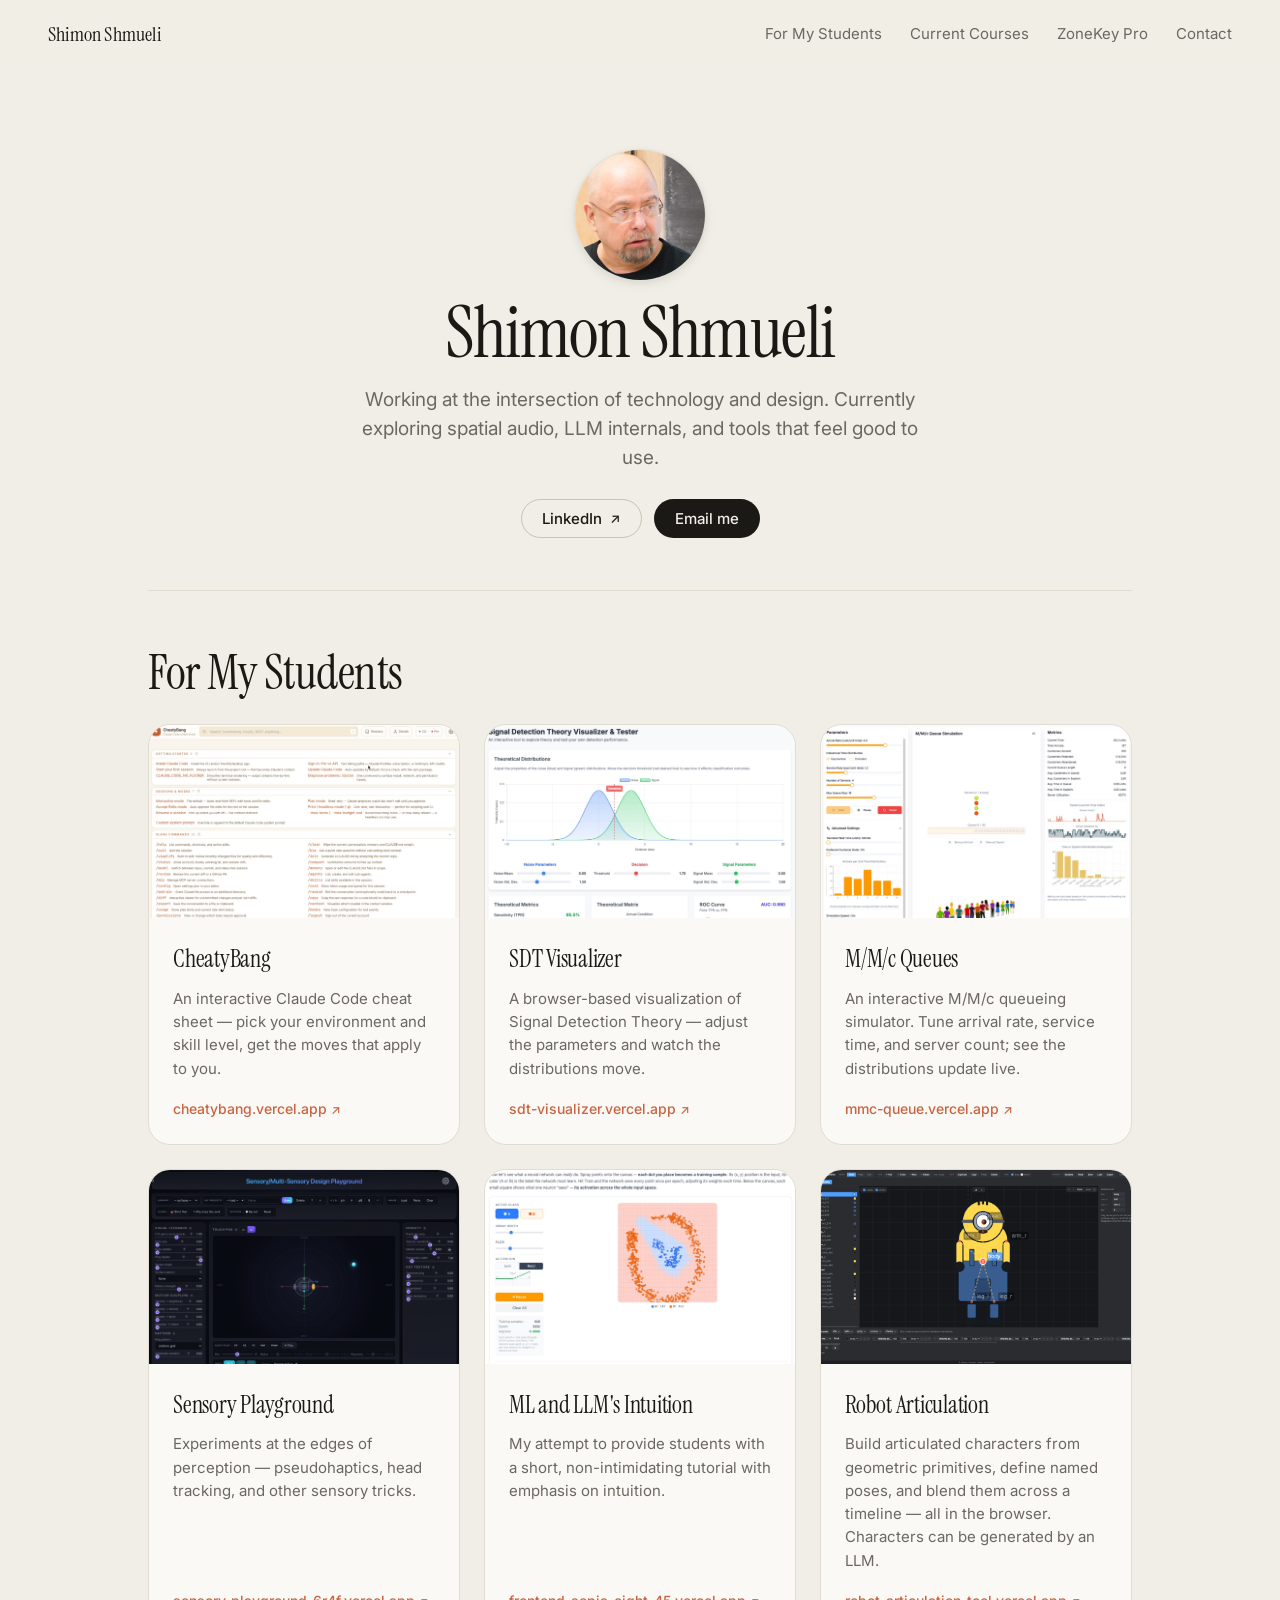
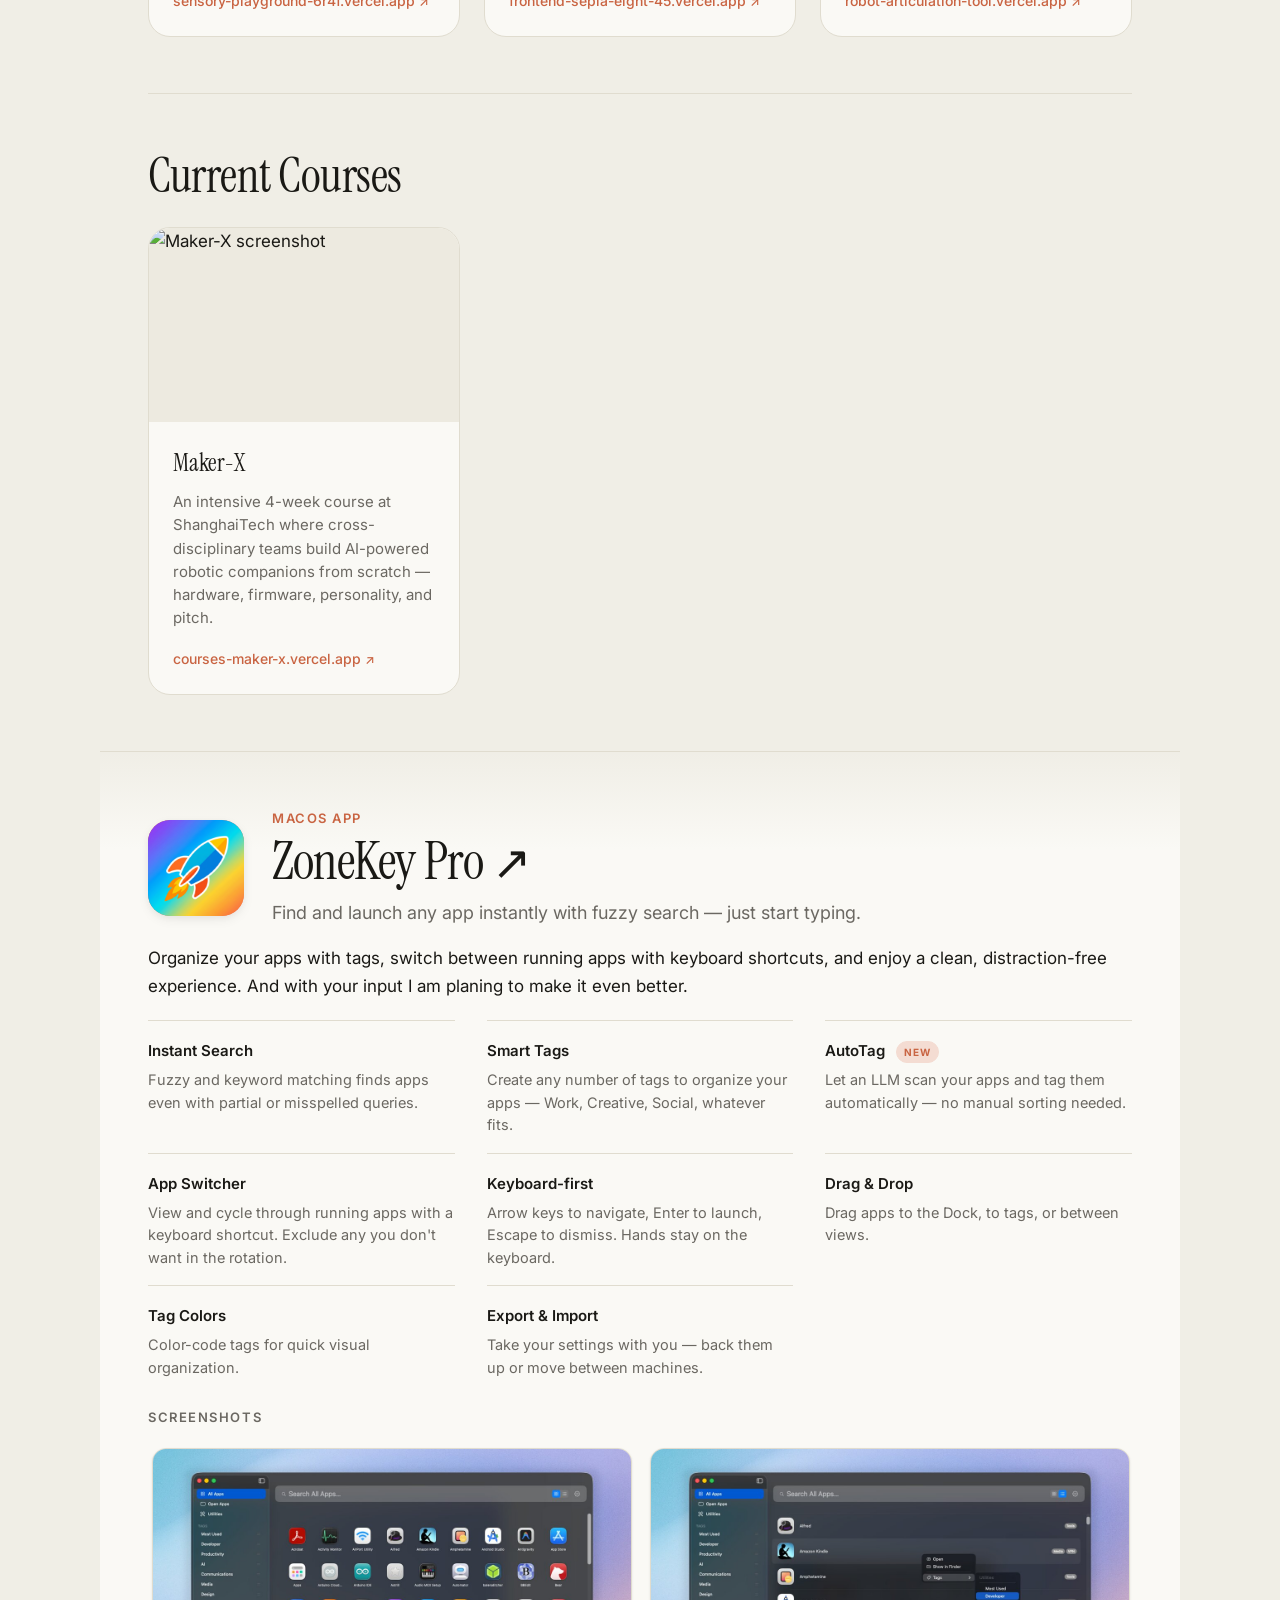
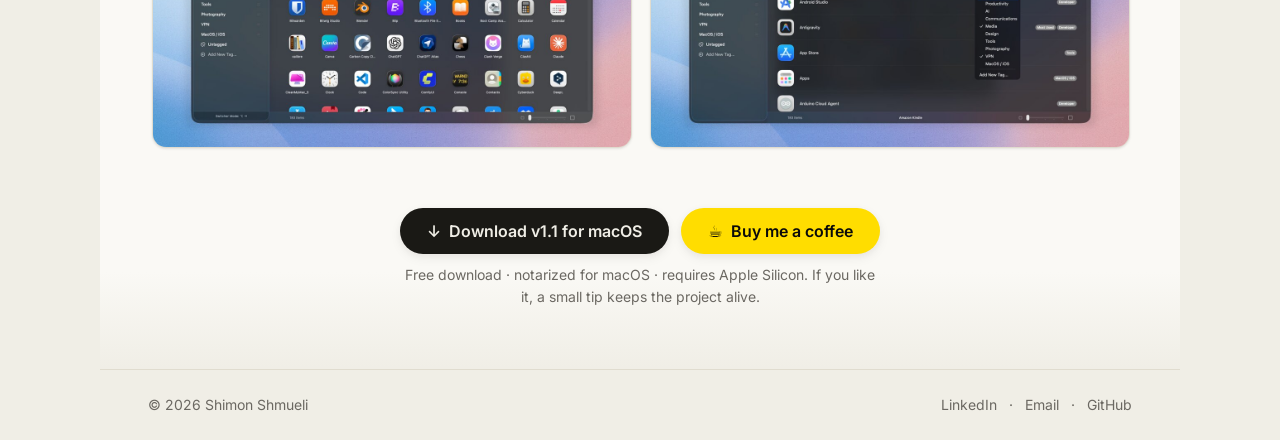
==== commit d26151cc: "Add New badge to AutoTag and show v1.1 in download button" ====
--- a/index.html
+++ b/index.html
@@ -189,7 +189,7 @@
           <p>Create any number of tags to organize your apps — Work, Creative, Social, whatever fits.</p>
         </li>
         <li>
-          <h4>AutoTag</h4>
+          <h4>AutoTag <span class="new-badge">New</span></h4>
           <p>Let an LLM scan your apps and tag them automatically — no manual sorting needed.</p>
         </li>
         <li>
@@ -228,8 +228,8 @@
 
       <div class="zonekey-cta">
         <div class="zonekey-cta-buttons">
-          <a href="https://github.com/shimonshmueli/shimonshmueli.github.io/releases/latest/download/ZoneKey_Pro_v1.1_b8.dmg" class="btn btn-download">
-            <span aria-hidden="true">↓</span> Download for macOS
+          <a href="https://github.com/shimonshmueli/satus/releases/download/v1.1/ZoneKey_Pro_v1.1_b8.dmg" class="btn btn-download">
+            <span aria-hidden="true">↓</span> Download v1.1 for macOS
           </a>
           <a href="https://buymeacoffee.com/redshiftinnovations" target="_blank" rel="noopener" class="btn btn-coffee">
             <span aria-hidden="true">☕</span> Buy me a coffee
--- a/styles.css
+++ b/styles.css
@@ -679,6 +679,24 @@
   .lightbox-close { top: 12px; right: 12px; }
 }
 
+/* ---------- New badge ---------- */
+.new-badge {
+  display: inline-block;
+  font-family: var(--font-sans);
+  font-size: 10px;
+  font-weight: 700;
+  letter-spacing: 0.08em;
+  text-transform: uppercase;
+  color: var(--accent);
+  background: var(--accent-soft);
+  border: 1px solid var(--accent-soft);
+  border-radius: 999px;
+  padding: 2px 7px;
+  vertical-align: middle;
+  margin-left: 7px;
+  line-height: 1.6;
+}
+
 /* ---------- Reduced motion ---------- */
 @media (prefers-reduced-motion: reduce) {
   * { transition: none !important; animation: none !important; }
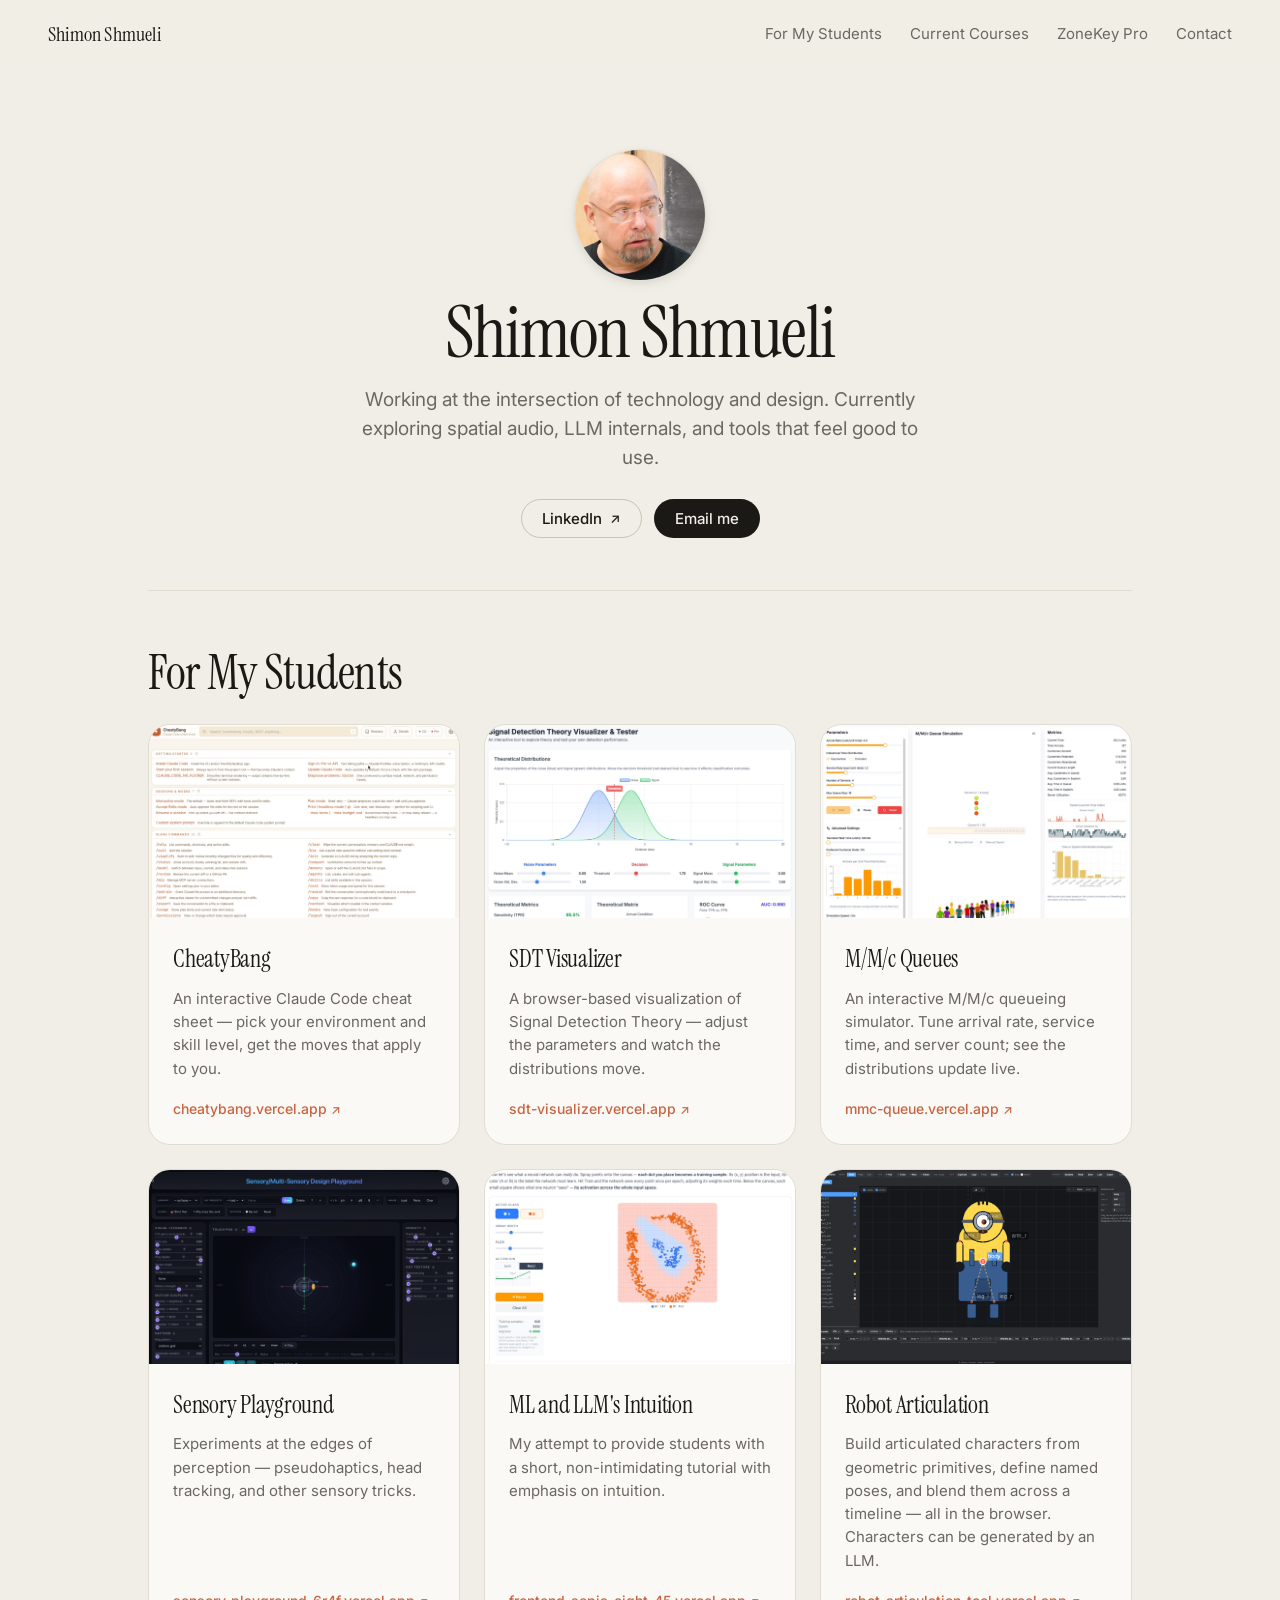
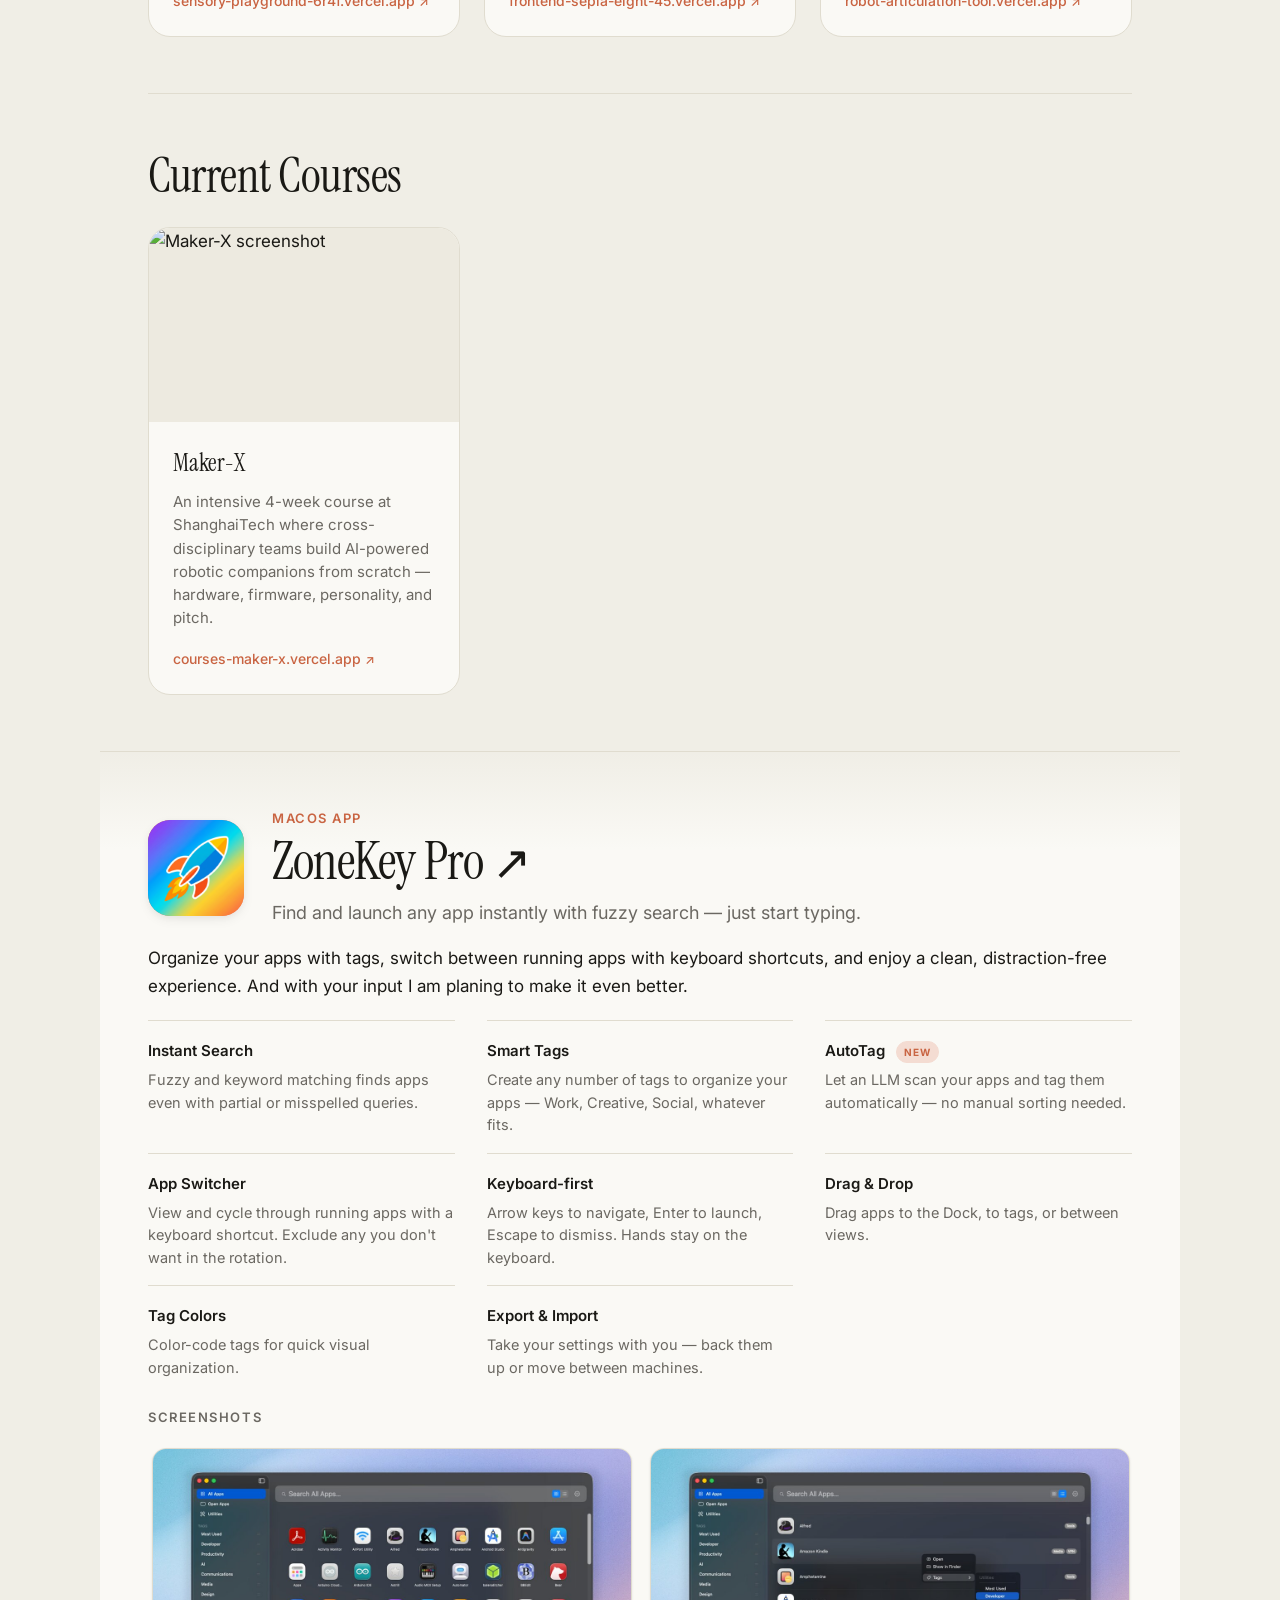
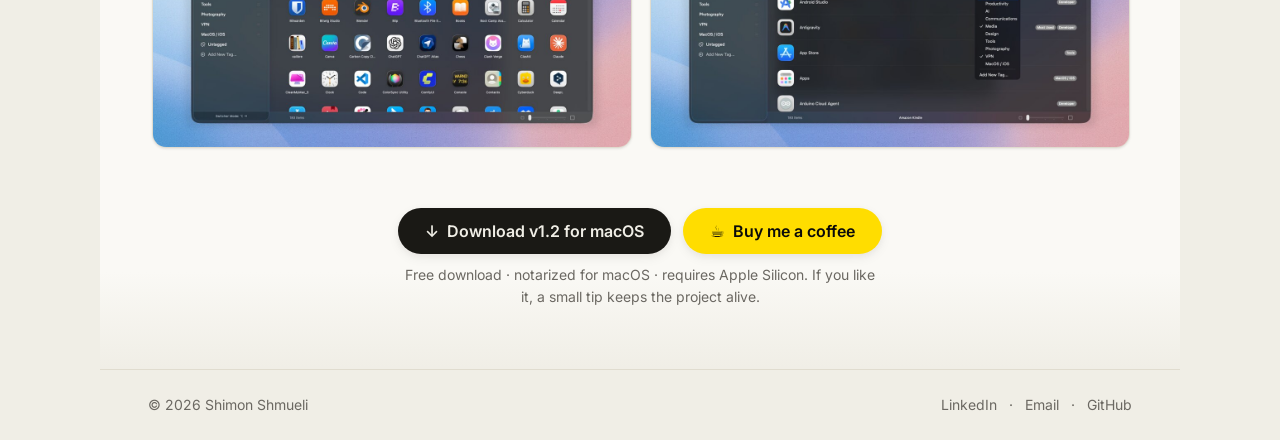
==== commit 1c90e30f: "Bump ZoneKey Pro to v1.2 b9" ====
--- a/index.html
+++ b/index.html
@@ -228,10 +228,10 @@
 
       <div class="zonekey-cta">
         <div class="zonekey-cta-buttons">
-          <a href="https://github.com/shimonshmueli/satus/releases/download/v1.1/ZoneKey_Pro_v1.1_b8.dmg" class="btn btn-download">
-            <span aria-hidden="true">↓</span> Download v1.1 for macOS
+          <a href="https://github.com/shimonshmueli/satus/releases/download/v1.2/ZoneKey_Pro_v1.2_b9.dmg" class="btn btn-download">
+            <span aria-hidden="true">↓</span> Download v1.2 for macOS
           </a>
-          <a href="https://buymeacoffee.com/redshiftinnovations" target="_blank" rel="noopener" class="btn btn-coffee">
+          <a href="https://buymeacoffee.com/shimonshmueli" target="_blank" rel="noopener" class="btn btn-coffee">
             <span aria-hidden="true">☕</span> Buy me a coffee
           </a>
         </div>
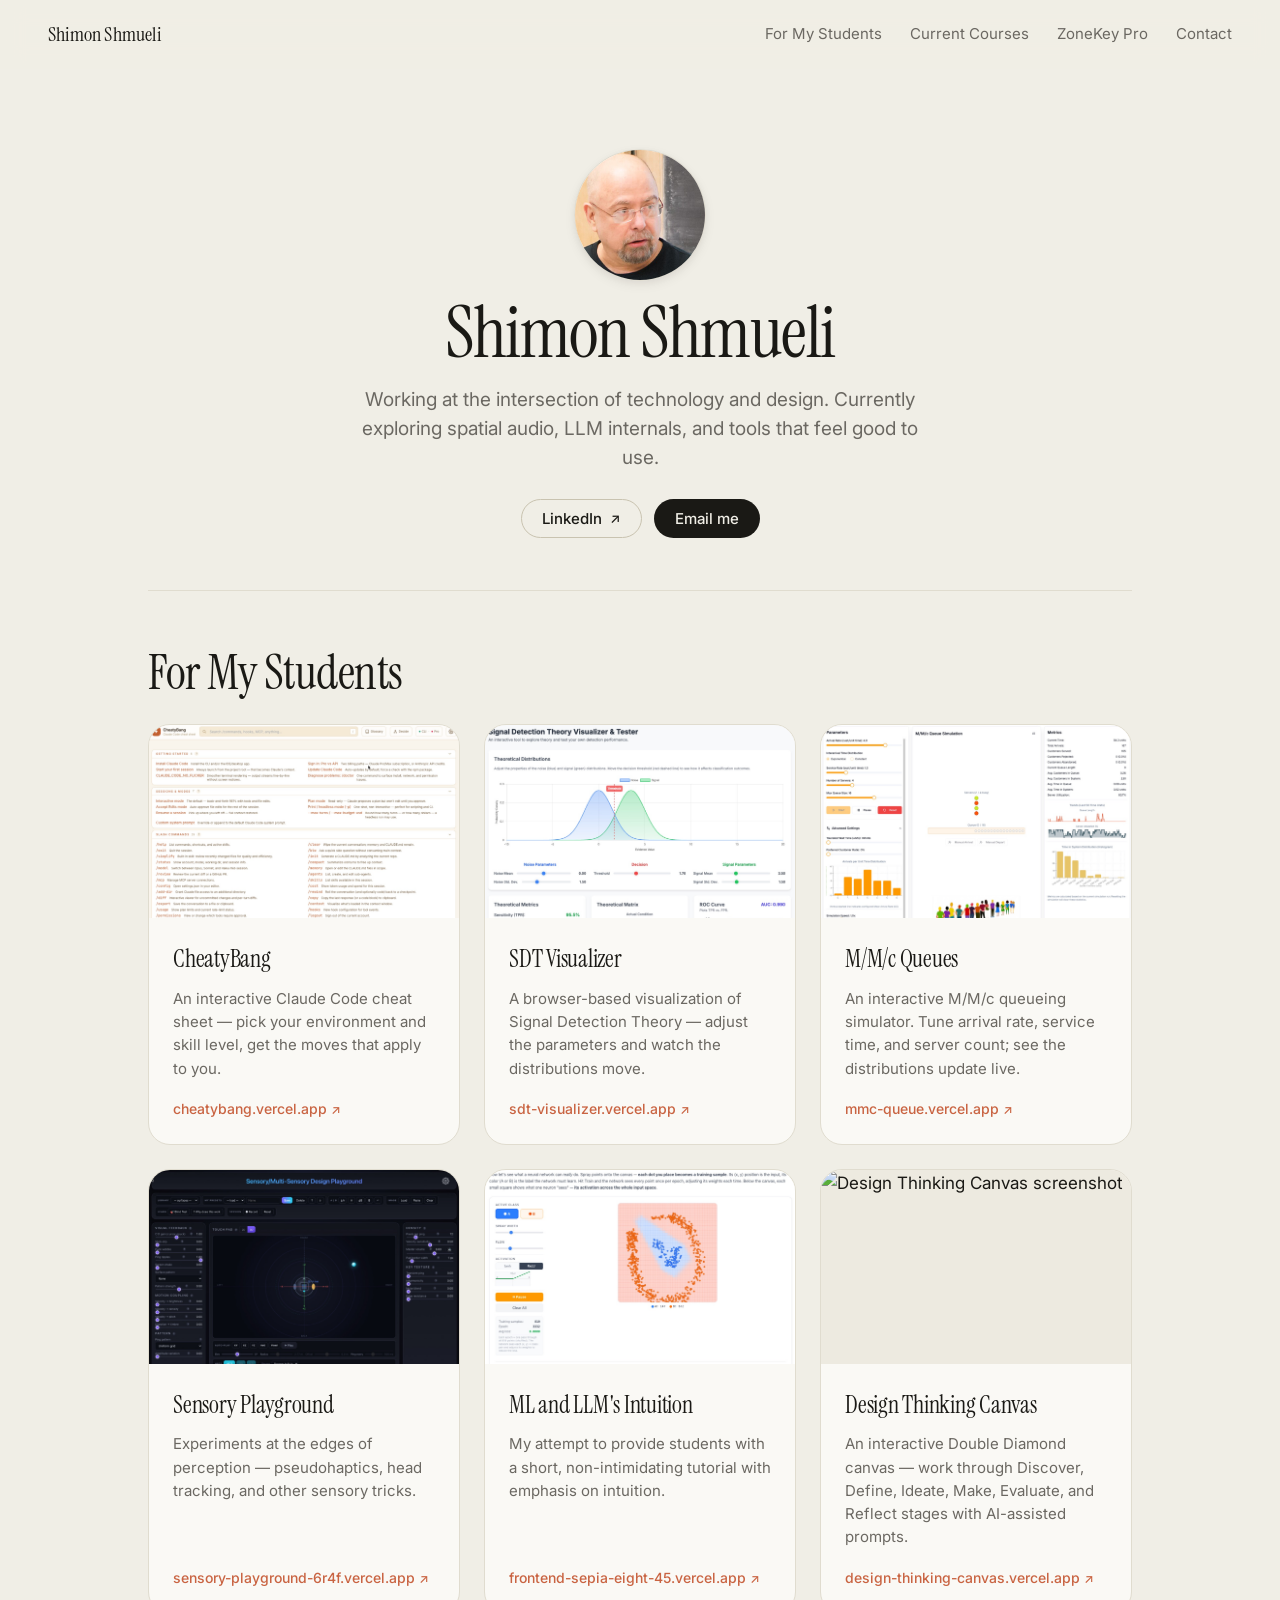
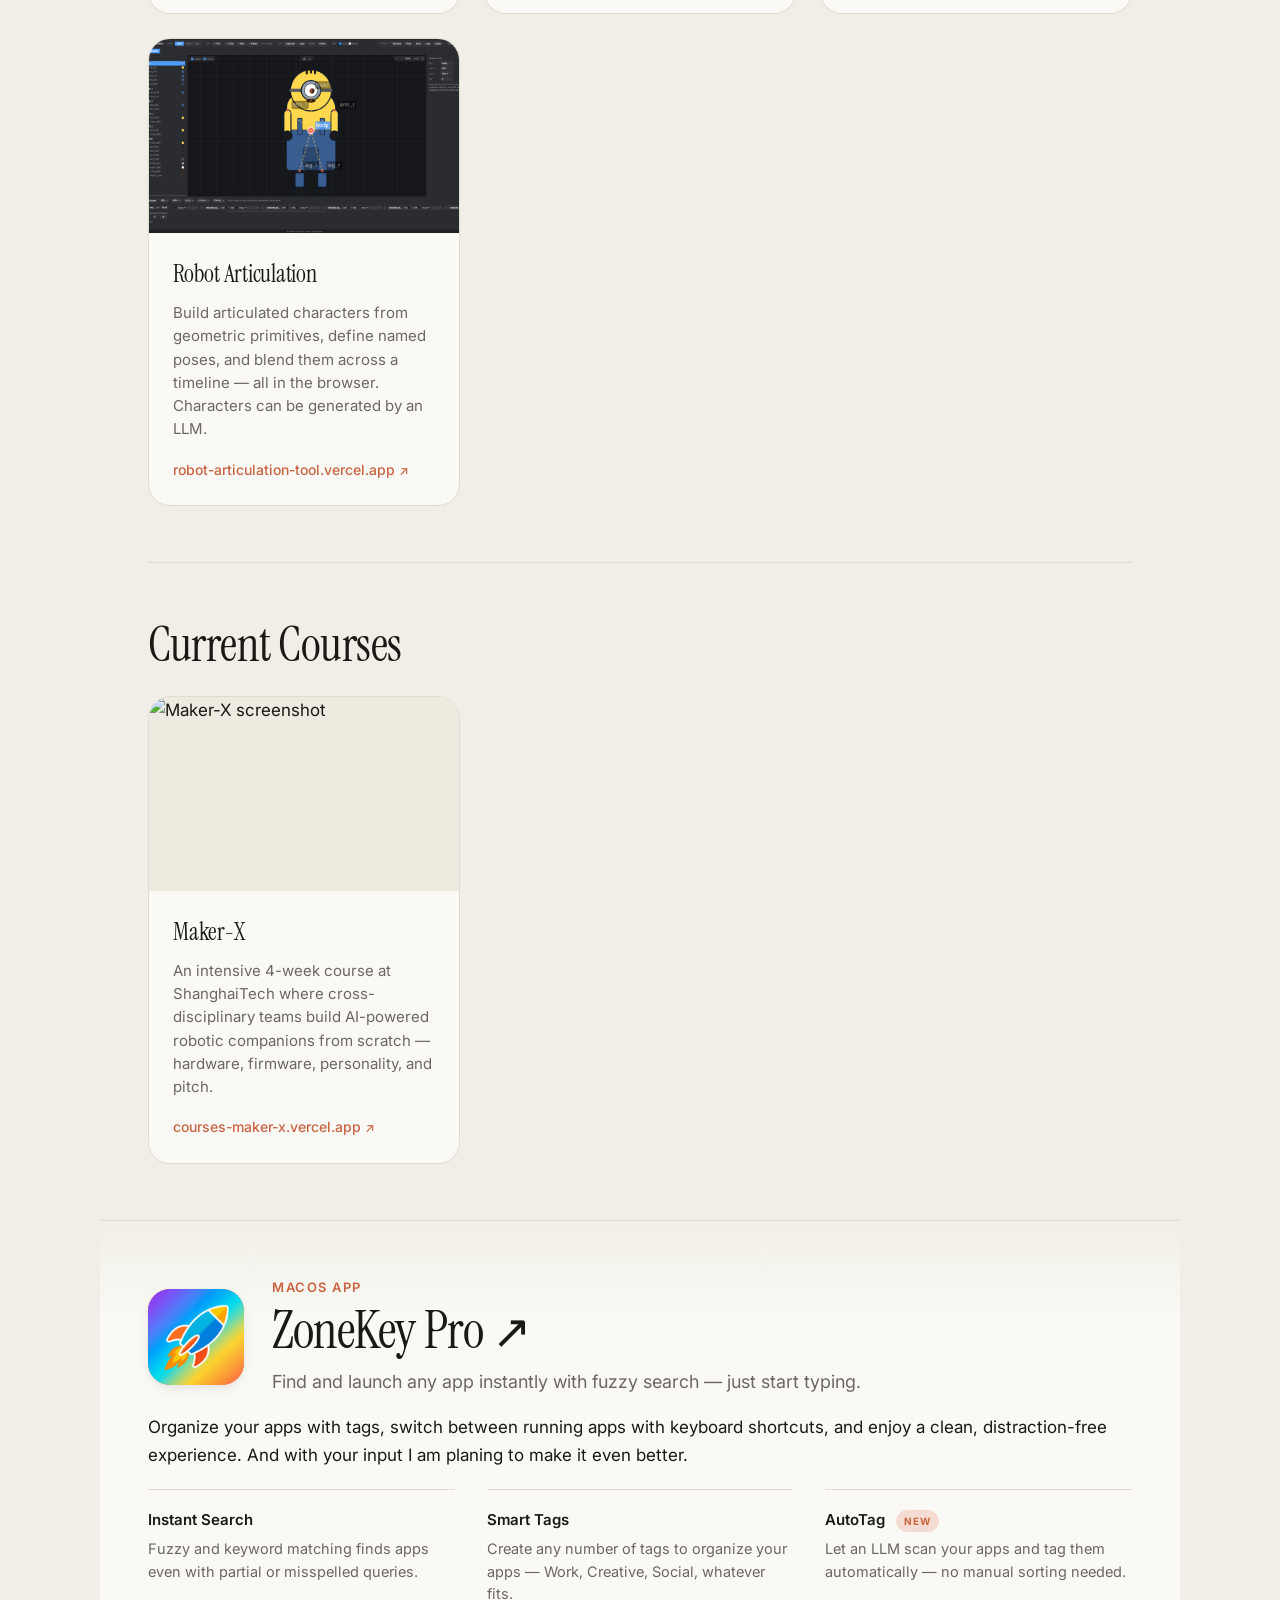
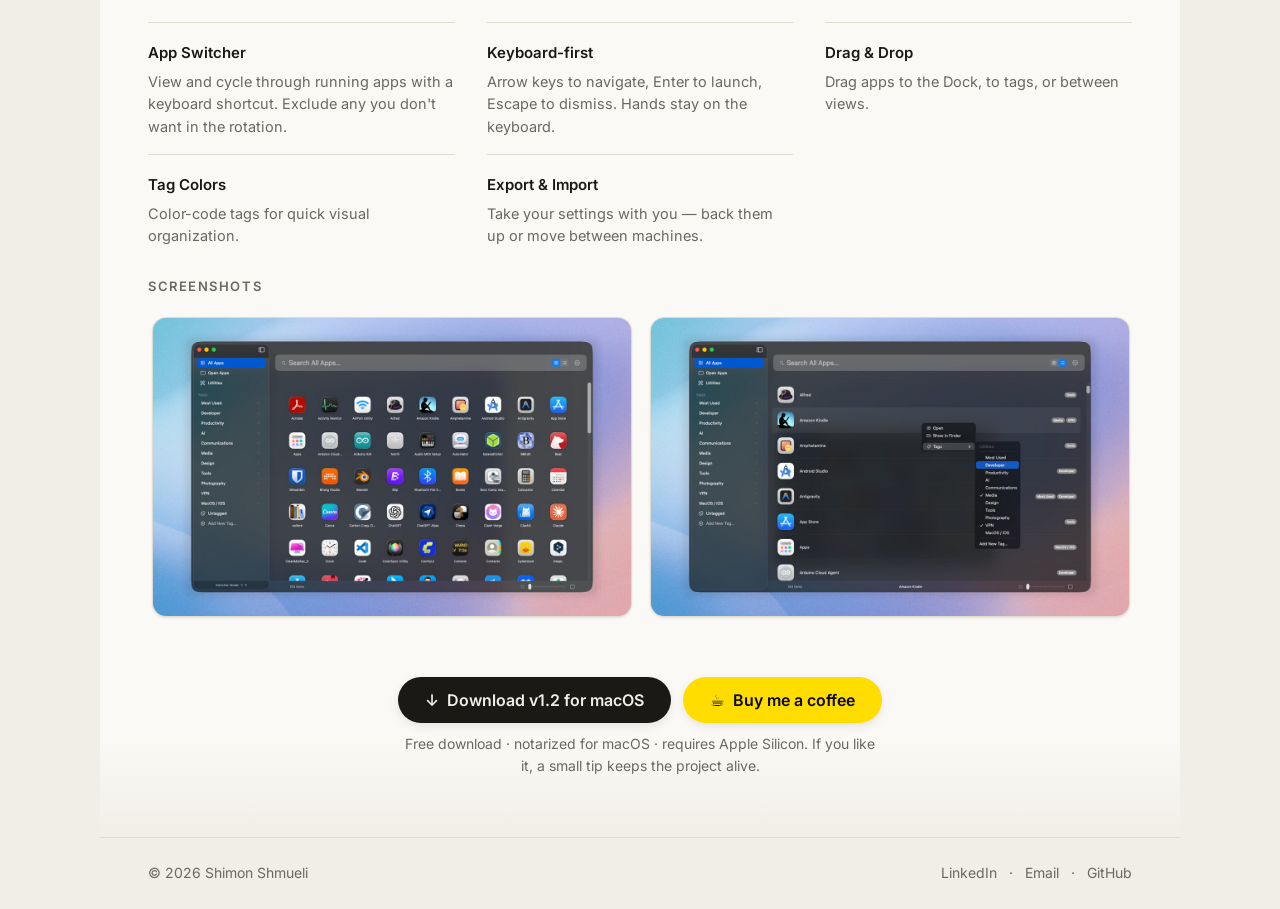
==== commit 400a416a: "Add Design Thinking Canvas card to For My Students" ====
--- a/index.html
+++ b/index.html
@@ -126,6 +126,19 @@
           </div>
         </a>
 
+        <a class="project-card" href="https://design-thinking-canvas.vercel.app/" target="_blank" rel="noopener">
+          <div class="project-shot">
+            <img loading="lazy" alt="Design Thinking Canvas screenshot"
+              src="assets/projects/design-thinking-canvas.jpg"
+              onerror="this.onerror=null; this.src='https://api.microlink.io/?url=https%3A%2F%2Fdesign-thinking-canvas.vercel.app%2F&screenshot=true&meta=false&embed=screenshot.url';">
+          </div>
+          <div class="project-meta">
+            <h3>Design Thinking Canvas</h3>
+            <p>An interactive Double Diamond canvas — work through Discover, Define, Ideate, Make, Evaluate, and Reflect stages with AI-assisted prompts.</p>
+            <span class="project-link">design-thinking-canvas.vercel.app <span class="arrow">↗</span></span>
+          </div>
+        </a>
+
         <a class="project-card" href="https://robot-articulation-tool.vercel.app/" target="_blank" rel="noopener">
           <div class="project-shot">
             <img loading="lazy" alt="Robot Articulation screenshot"
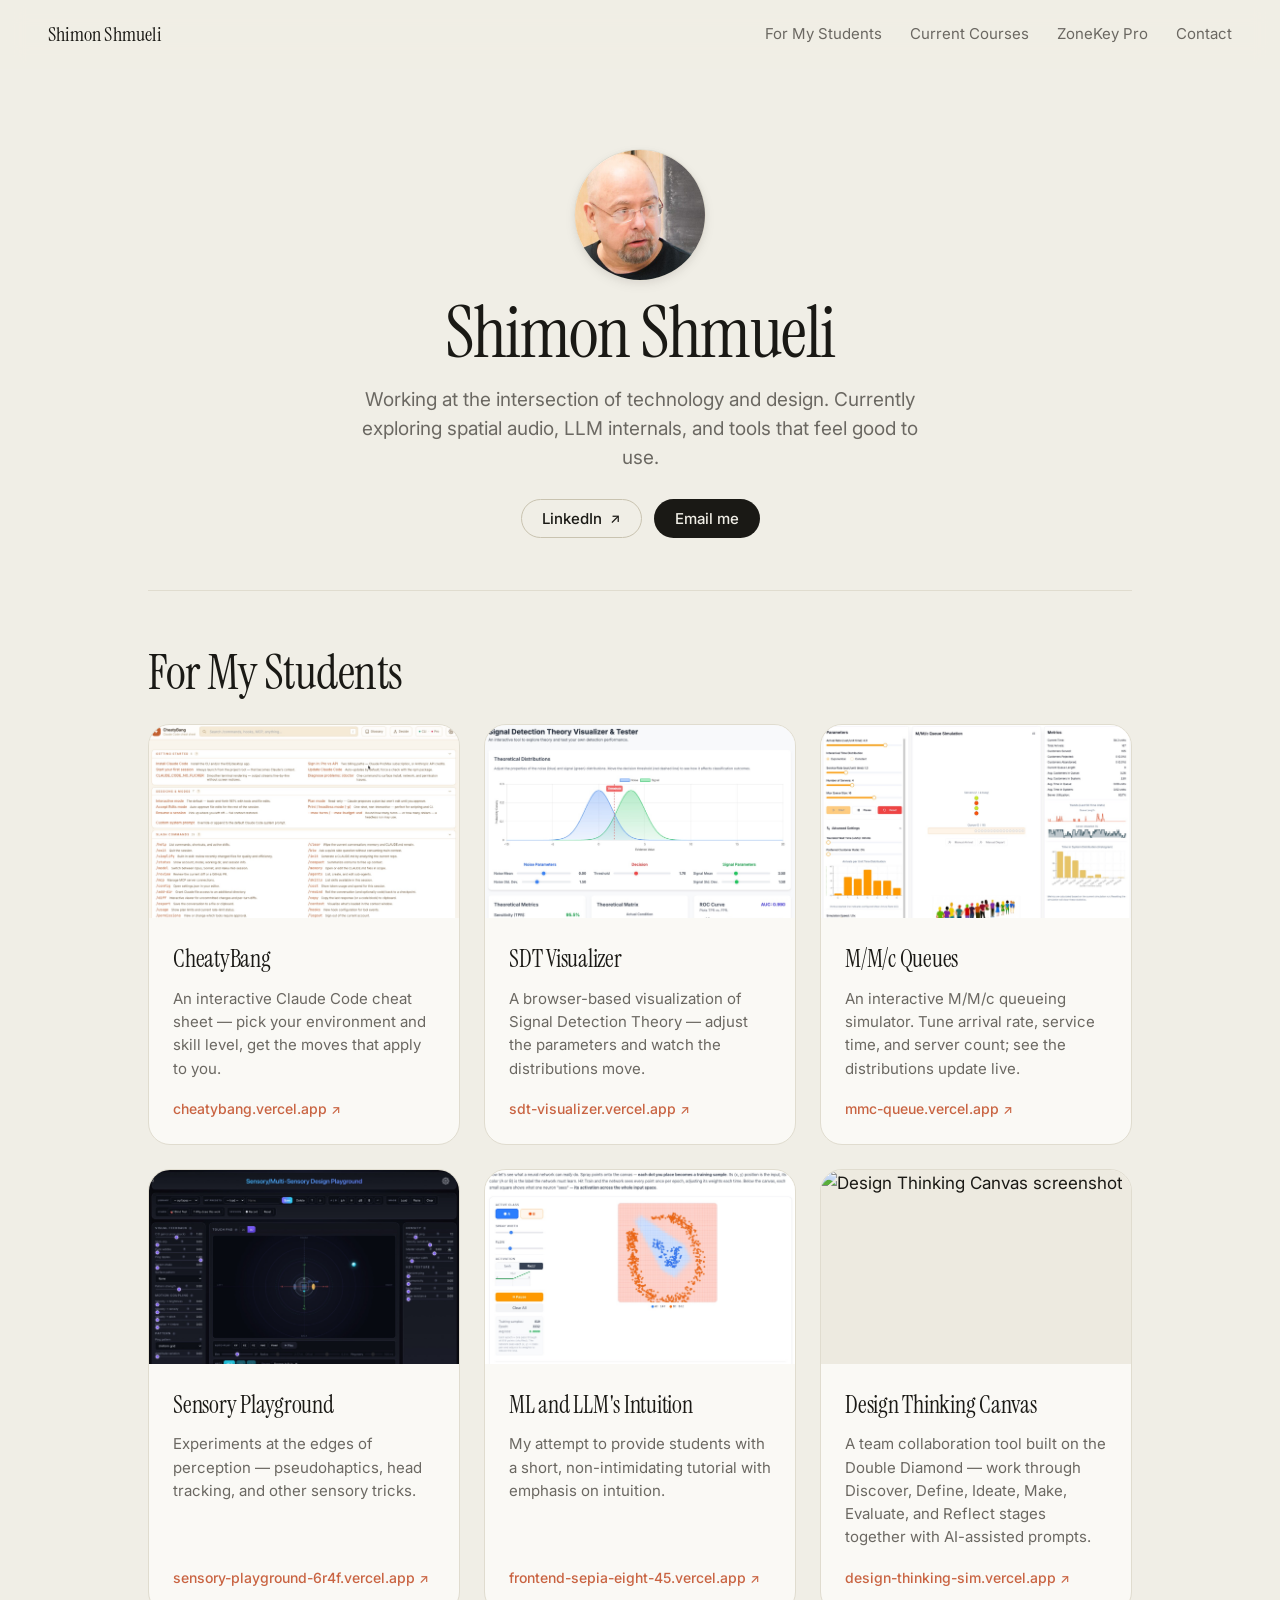
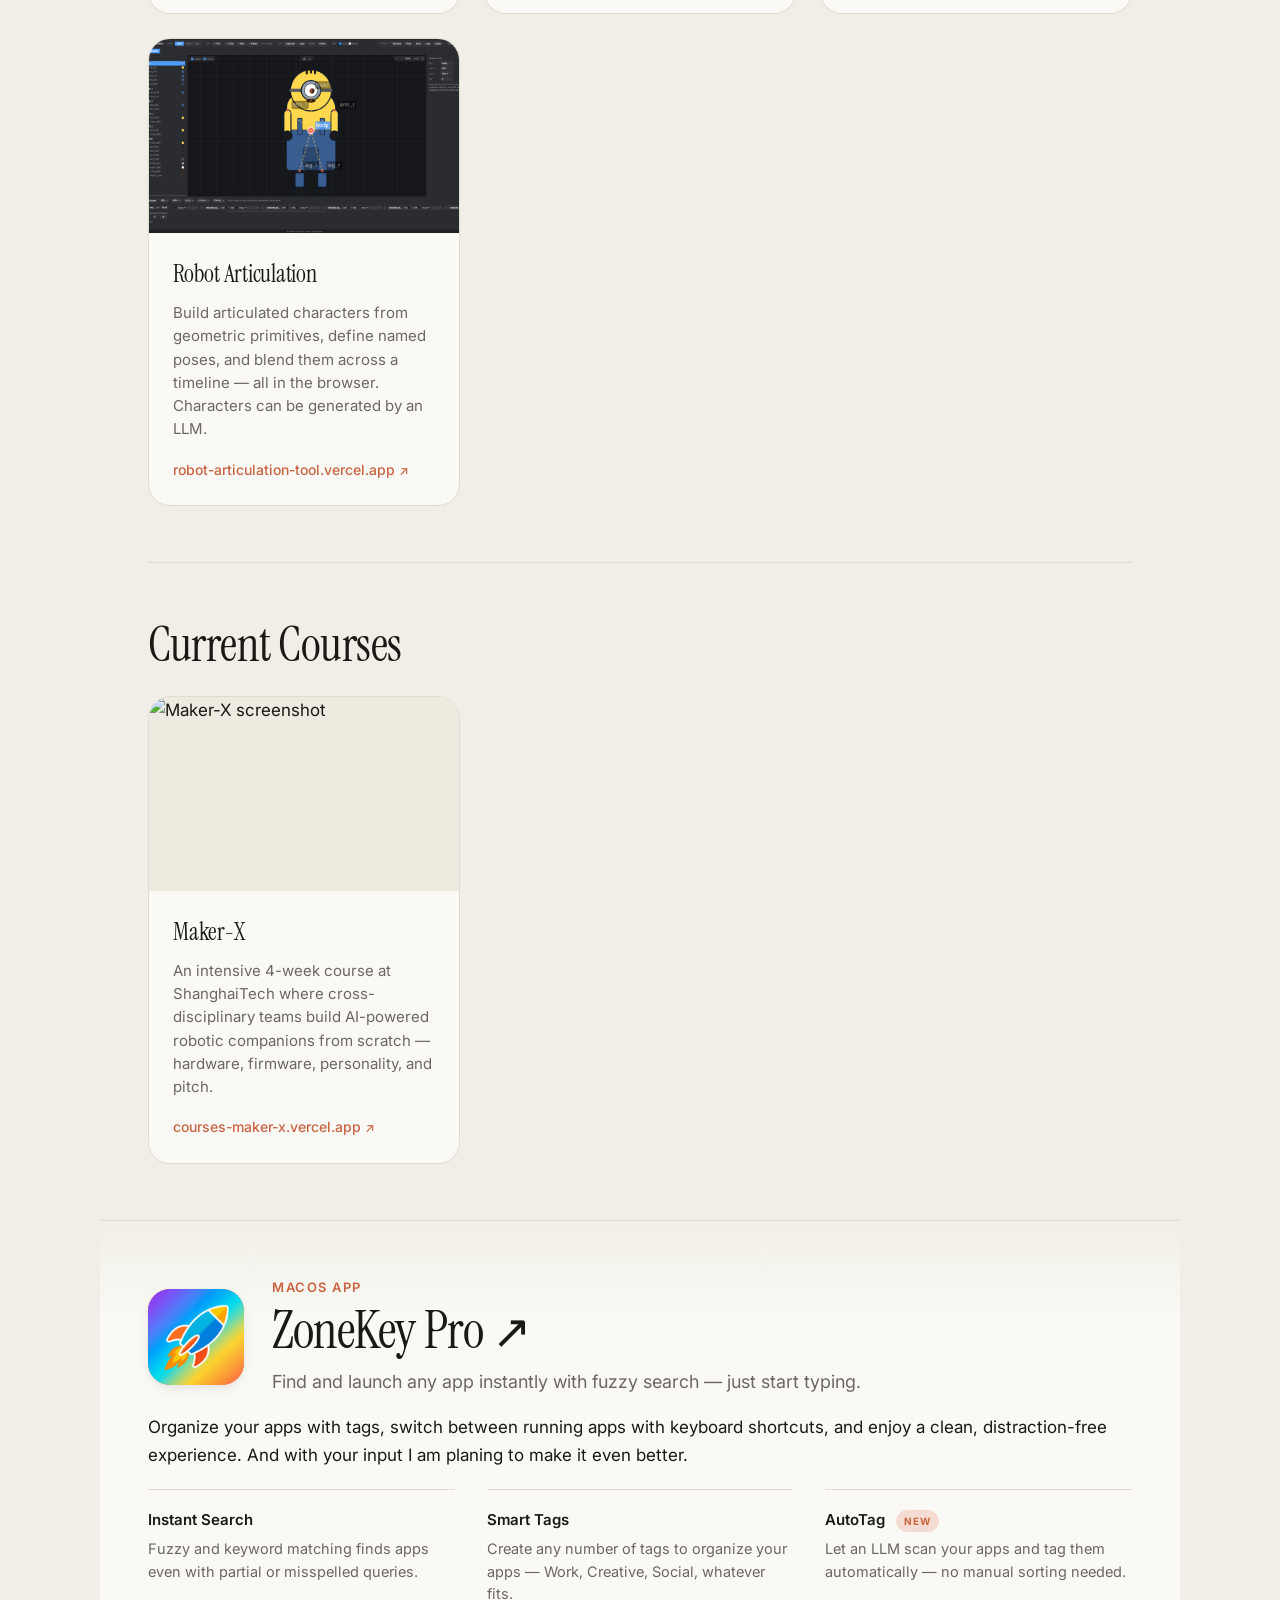
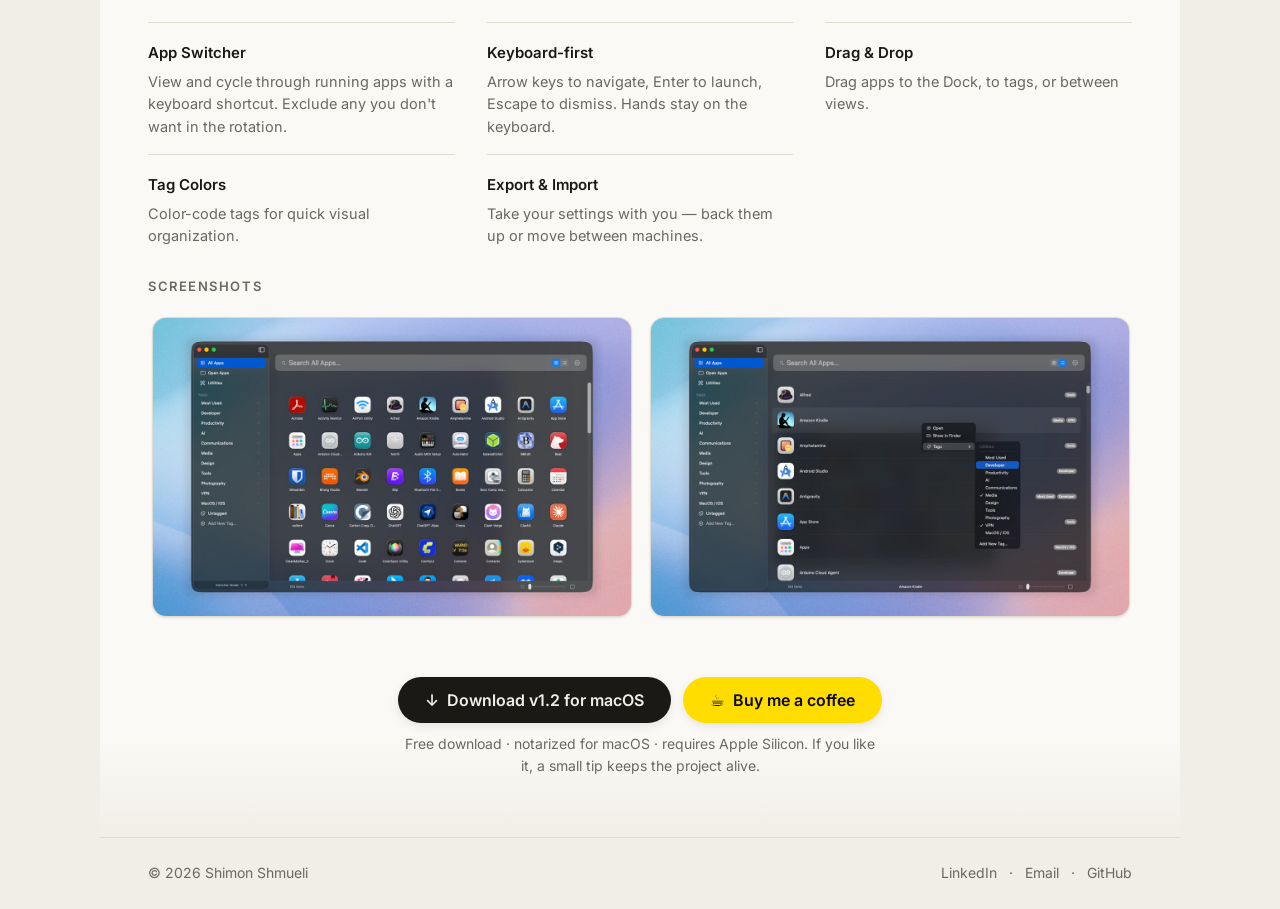
==== commit 58f8914c: "Update Design Thinking Canvas URL and description" ====
--- a/index.html
+++ b/index.html
@@ -126,16 +126,16 @@
           </div>
         </a>
 
-        <a class="project-card" href="https://design-thinking-canvas.vercel.app/" target="_blank" rel="noopener">
+        <a class="project-card" href="https://design-thinking-sim.vercel.app/index.html" target="_blank" rel="noopener">
           <div class="project-shot">
             <img loading="lazy" alt="Design Thinking Canvas screenshot"
               src="assets/projects/design-thinking-canvas.jpg"
-              onerror="this.onerror=null; this.src='https://api.microlink.io/?url=https%3A%2F%2Fdesign-thinking-canvas.vercel.app%2F&screenshot=true&meta=false&embed=screenshot.url';">
+              onerror="this.onerror=null; this.src='https://api.microlink.io/?url=https%3A%2F%2Fdesign-thinking-sim.vercel.app%2F&screenshot=true&meta=false&embed=screenshot.url';">
           </div>
           <div class="project-meta">
             <h3>Design Thinking Canvas</h3>
-            <p>An interactive Double Diamond canvas — work through Discover, Define, Ideate, Make, Evaluate, and Reflect stages with AI-assisted prompts.</p>
-            <span class="project-link">design-thinking-canvas.vercel.app <span class="arrow">↗</span></span>
+            <p>A team collaboration tool built on the Double Diamond — work through Discover, Define, Ideate, Make, Evaluate, and Reflect stages together with AI-assisted prompts.</p>
+            <span class="project-link">design-thinking-sim.vercel.app <span class="arrow">↗</span></span>
           </div>
         </a>
 
